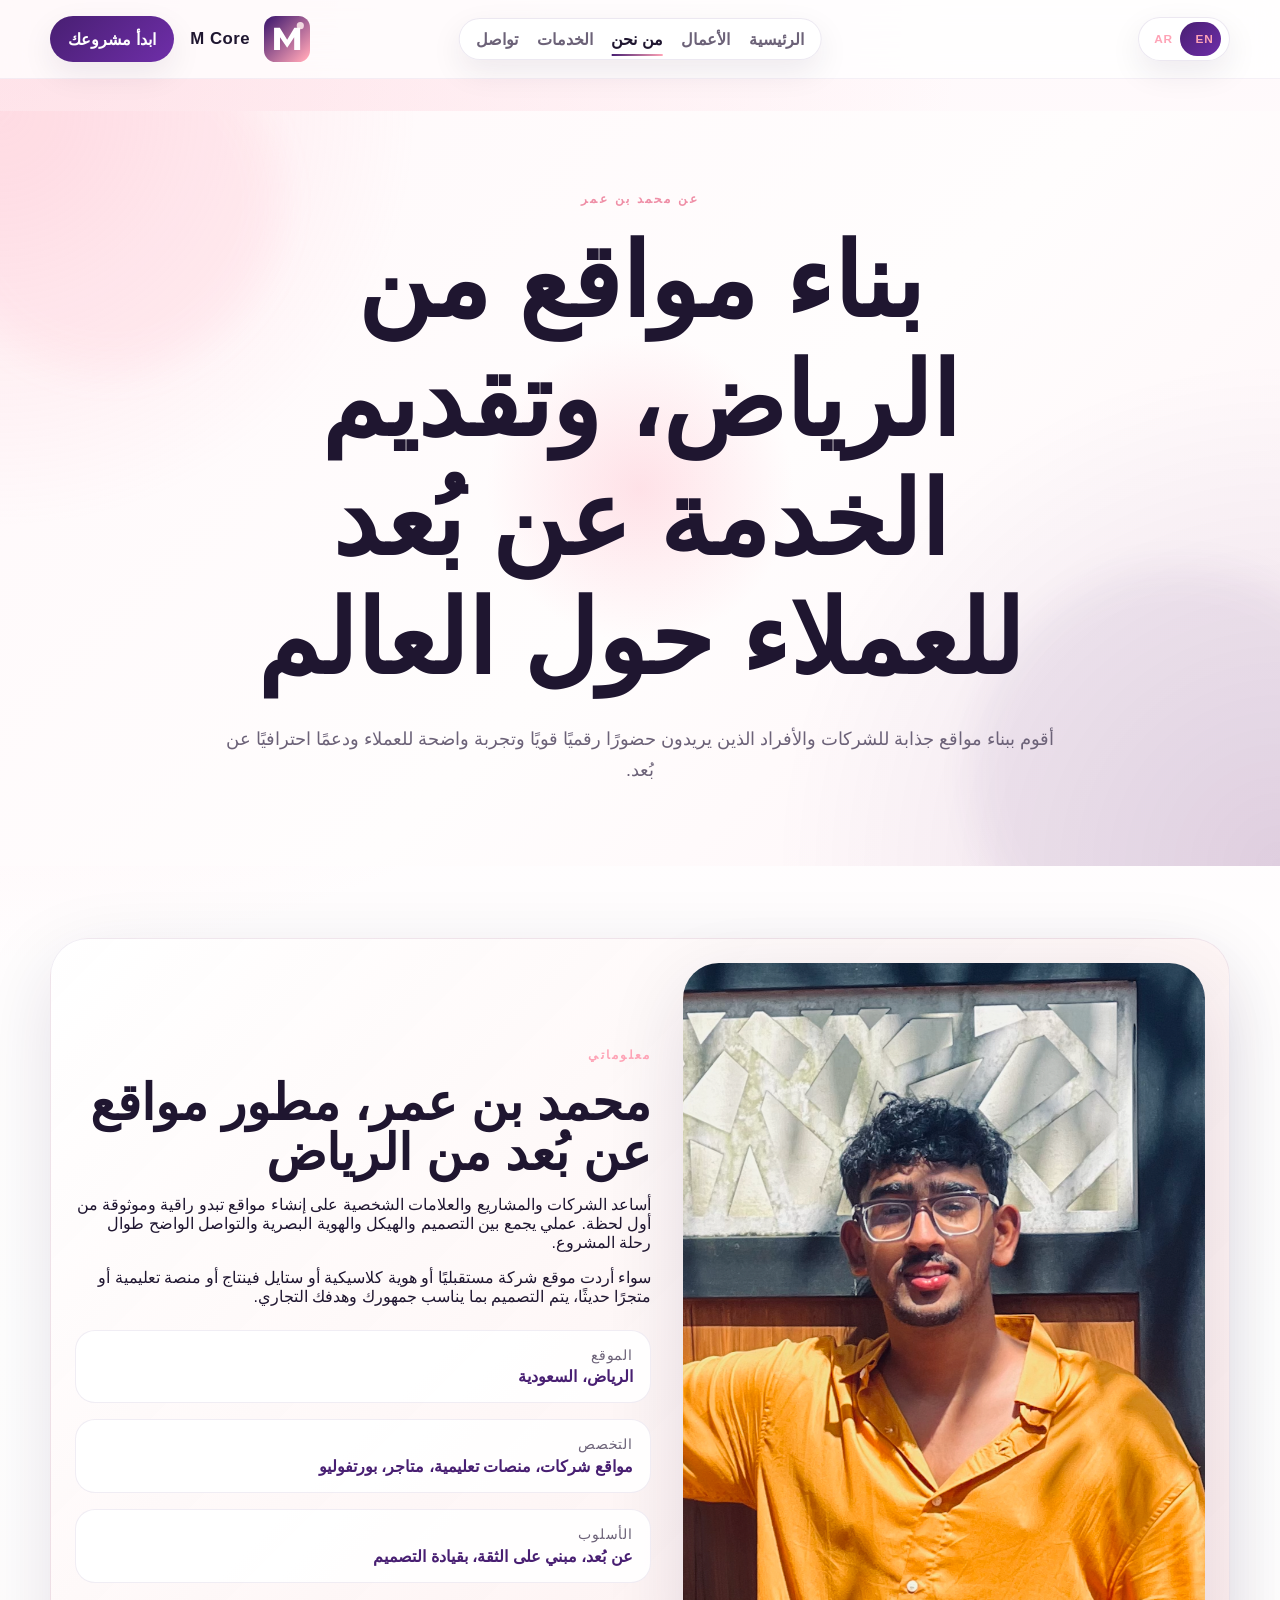
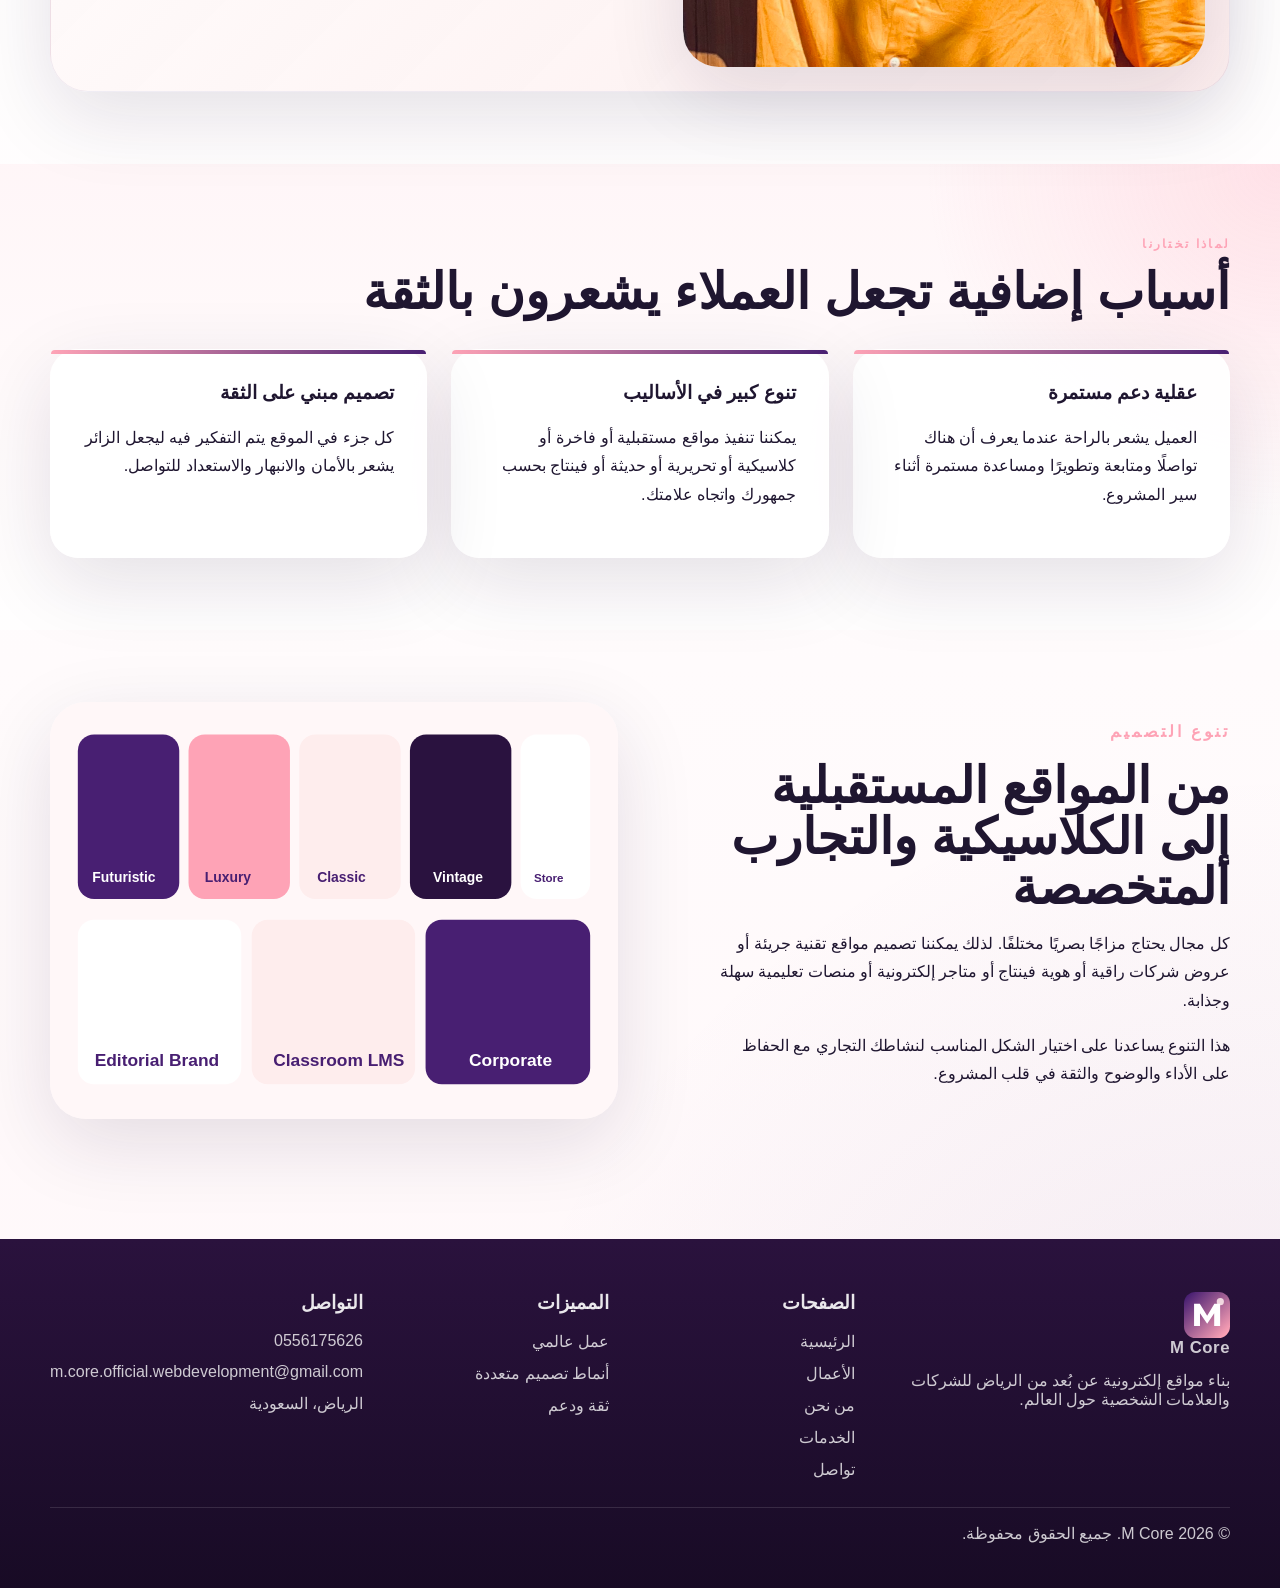
==== about-ar.html @ 8108f439 "Replacing juice site with M.CORE portfolio" ====
<!DOCTYPE html>
<html lang="ar" dir="rtl">
<head>
  <meta charset="UTF-8">
  <meta name="viewport" content="width=device-width, initial-scale=1.0">
  <title>من نحن | M Core</title>
  <meta name="description" content="تعرف على محمد بن عمر، مصمم ومطور مواقع من الرياض يقدم خدماته للعملاء حول العالم عن بُعد.">
  <link rel="stylesheet" href="styles.css">
  <script defer src="script.js"></script>
</head>
<body class="page-about">
  <header class="site-header">
    <div class="container nav-shell">
      <a class="brand" href="index-ar.html" aria-label="الصفحة الرئيسية M Core"><img src="assets/logo-m.svg" alt="شعار M Core"><span>M Core</span></a>
      <button class="nav-toggle" type="button" aria-expanded="false" aria-label="فتح القائمة"><span class="nav-toggle-lines" aria-hidden="true"><span></span><span></span><span></span></span><span class="nav-toggle-label">المزيد</span></button>
      <nav class="site-nav" aria-label="التنقل الرئيسي">
        <a href="index-ar.html">الرئيسية</a>
        <a href="portfolio-ar.html">الأعمال</a>
        <a class="active" href="about-ar.html">من نحن</a>
        <a href="services-ar.html">الخدمات</a>
        <a href="contact-ar.html">تواصل</a>
        <div class="menu-mobile-actions">
          <a class="lang-switch lang-ar" href="about.html" aria-label="Switch to English">
            <span>EN</span>
            <span>AR</span>
          </a>
          <a class="button button-small menu-cta" href="contact-ar.html">ابدأ مشروعك</a>
        </div>
      </nav>
      <a class="lang-switch lang-ar" href="about.html" aria-label="Switch to English">
        <span>EN</span>
        <span>AR</span>
      </a>
      <a class="button button-small" href="contact-ar.html">ابدأ مشروعك</a>
    </div>
  </header>

  <main class="inner-page">
    <section class="about-hero" data-pointer-glow>
      <div class="about-hero-glow" aria-hidden="true"></div>
      <div class="container about-hero-inner">
        <p class="eyebrow reveal">عن محمد بن عمر</p>
        <h1 class="reveal reveal-delay-1">بناء مواقع من الرياض، وتقديم الخدمة عن بُعد للعملاء حول العالم</h1>
        <p class="lead reveal reveal-delay-2">أقوم ببناء مواقع جذابة للشركات والأفراد الذين يريدون حضورًا رقميًا قويًا وتجربة واضحة للعملاء ودعمًا احترافيًا عن بُعد.</p>
      </div>
    </section>

    <section class="section">
      <div class="container profile-panel reveal">
        <div class="profile-visual"><img src="assets/muhammed-photo.jpg" alt="بطاقة محمد بن عمر"></div>
        <div class="profile-copy">
          <p class="eyebrow">معلوماتي</p>
          <h2>محمد بن عمر، مطور مواقع عن بُعد من الرياض</h2>
          <p>أساعد الشركات والمشاريع والعلامات الشخصية على إنشاء مواقع تبدو راقية وموثوقة من أول لحظة. عملي يجمع بين التصميم والهيكل والهوية البصرية والتواصل الواضح طوال رحلة المشروع.</p>
          <p>سواء أردت موقع شركة مستقبليًا أو هوية كلاسيكية أو ستايل فينتاج أو منصة تعليمية أو متجرًا حديثًا، يتم التصميم بما يناسب جمهورك وهدفك التجاري.</p>
          <div class="profile-facts">
            <div class="profile-fact"><span>الموقع</span><strong>الرياض، السعودية</strong></div>
            <div class="profile-fact"><span>التخصص</span><strong>مواقع شركات، منصات تعليمية، متاجر، بورتفوليو</strong></div>
            <div class="profile-fact"><span>الأسلوب</span><strong>عن بُعد، مبني على الثقة، بقيادة التصميم</strong></div>
          </div>
        </div>
      </div>
    </section>

    <section class="section section-soft">
      <div class="container">
        <div class="section-heading reveal">
          <p class="eyebrow">لماذا تختارنا</p>
          <h2>أسباب إضافية تجعل العملاء يشعرون بالثقة</h2>
        </div>
        <div class="feature-grid">
          <article class="feature-card reveal">
            <h3>عقلية دعم مستمرة</h3>
            <p>العميل يشعر بالراحة عندما يعرف أن هناك تواصلًا ومتابعة وتطويرًا ومساعدة مستمرة أثناء سير المشروع.</p>
          </article>
          <article class="feature-card reveal reveal-delay-1">
            <h3>تنوع كبير في الأساليب</h3>
            <p>يمكننا تنفيذ مواقع مستقبلية أو فاخرة أو كلاسيكية أو تحريرية أو حديثة أو فينتاج بحسب جمهورك واتجاه علامتك.</p>
          </article>
          <article class="feature-card reveal reveal-delay-2">
            <h3>تصميم مبني على الثقة</h3>
            <p>كل جزء في الموقع يتم التفكير فيه ليجعل الزائر يشعر بالأمان والانبهار والاستعداد للتواصل.</p>
          </article>
        </div>
      </div>
    </section>

    <section class="section">
      <div class="container split-layout">
        <div class="split-copy reveal">
          <p class="eyebrow">تنوع التصميم</p>
          <h2>من المواقع المستقبلية إلى الكلاسيكية والتجارب المتخصصة</h2>
          <p>كل مجال يحتاج مزاجًا بصريًا مختلفًا. لذلك يمكننا تصميم مواقع تقنية جريئة أو عروض شركات راقية أو هوية فينتاج أو متاجر إلكترونية أو منصات تعليمية سهلة وجذابة.</p>
          <p>هذا التنوع يساعدنا على اختيار الشكل المناسب لنشاطك التجاري مع الحفاظ على الأداء والوضوح والثقة في قلب المشروع.</p>
        </div>
        <div class="split-visual reveal reveal-delay-1">
          <img src="assets/genre-showcase.svg" alt="عرض لأنماط تصميم مواقع مختلفة">
        </div>
      </div>
    </section>
  </main>

  <footer class="site-footer">
    <div class="container footer-grid">
      <div>
        <a class="brand brand-footer" href="index-ar.html"><img src="assets/logo-m.svg" alt="شعار M Core"><span>M Core</span></a>
        <p>بناء مواقع إلكترونية عن بُعد من الرياض للشركات والعلامات الشخصية حول العالم.</p>
      </div>
      <div>
        <h3>الصفحات</h3>
        <a href="index-ar.html">الرئيسية</a>
        <a href="portfolio-ar.html">الأعمال</a>
        <a href="about-ar.html">من نحن</a>
        <a href="services-ar.html">الخدمات</a>
        <a href="contact-ar.html">تواصل</a>
      </div>
      <div>
        <h3>المميزات</h3>
        <a href="about-ar.html">عمل عالمي</a>
        <a href="about-ar.html">أنماط تصميم متعددة</a>
        <a href="about-ar.html">ثقة ودعم</a>
      </div>
      <div>
        <h3>التواصل</h3>
        <a href="tel:0556175626">0556175626</a>
        <a href="mailto:m.core.official.webdevelopment@gmail.com">m.core.official.webdevelopment@gmail.com</a>
        <p>الرياض، السعودية</p>
      </div>
    </div>
    <div class="container footer-bottom"><p>&copy; 2026 M Core. جميع الحقوق محفوظة.</p></div>
  </footer>
</body>
</html>
---- styles.css ----
:root {
  --plum: #481f72;
  --plum-deep: #2c123f;
  --rose: #fea3b6;
  --blush: #fdeded;
  --paper: #fffdfd;
  --white: #ffffff;
  --ink: #1f1630;
  --muted: #6c6278;
  --line: rgba(72, 31, 114, 0.1);
  --shadow: 0 24px 80px rgba(37, 18, 56, 0.12);
  --shadow-soft: 0 12px 32px rgba(37, 18, 56, 0.08);
  --radius-xl: 36px;
  --radius-lg: 28px;
  --radius-md: 20px;
  --radius-sm: 14px;
  --container: min(1180px, calc(100% - 2rem));
  --heading-font: "Avenir Next", "Segoe UI", sans-serif;
  --body-font: "Segoe UI", "Helvetica Neue", sans-serif;
}

*,
*::before,
*::after {
  box-sizing: border-box;
}

html {
  scroll-behavior: smooth;
}

body {
  margin: 0;
  font-family: var(--body-font);
  color: var(--ink);
  background:
    radial-gradient(circle at top left, rgba(254, 163, 182, 0.28), transparent 28%),
    radial-gradient(circle at bottom right, rgba(72, 31, 114, 0.08), transparent 24%),
    linear-gradient(180deg, #fff9fb 0%, #ffffff 42%, #fff7f9 100%);
  overflow-x: hidden;
}

img {
  display: block;
  max-width: 100%;
}

a {
  color: inherit;
  text-decoration: none;
}

button,
input,
select,
textarea {
  font: inherit;
}

.container {
  width: var(--container);
  margin: 0 auto;
}

.site-header {
  position: sticky;
  top: 0;
  z-index: 100;
  backdrop-filter: blur(18px);
  background: rgba(255, 255, 255, 0.78);
  border-bottom: 1px solid rgba(72, 31, 114, 0.06);
}

.nav-shell {
  position: relative;
  display: flex;
  align-items: center;
  justify-content: space-between;
  gap: 1rem;
  padding: 1rem 0;
}

.brand {
  display: inline-flex;
  align-items: center;
  gap: 0.85rem;
  font-family: var(--heading-font);
  font-size: 1.05rem;
  font-weight: 800;
  letter-spacing: 0.03em;
  margin-right: auto;
}

.brand img {
  width: 46px;
  height: 46px;
}

.site-nav {
  position: absolute;
  left: 50%;
  transform: translateX(-50%);
  display: flex;
  align-items: center;
  gap: 1.15rem;
  padding: 0.65rem 1.05rem;
  background: rgba(255, 255, 255, 0.9);
  border: 1px solid var(--line);
  border-radius: 999px;
  box-shadow: var(--shadow-soft);
}

.nav-toggle {
  display: none;
  min-width: 84px;
  height: 52px;
  border: 1px solid var(--line);
  border-radius: 16px;
  background: rgba(255, 255, 255, 0.94);
  box-shadow: var(--shadow-soft);
  align-items: center;
  justify-content: center;
  gap: 0.65rem;
  padding: 0 0.9rem;
  cursor: pointer;
}

.nav-toggle-lines {
  display: inline-flex;
  flex-direction: row;
  justify-content: center;
  align-items: center;
  gap: 4px;
}

.nav-toggle-lines span {
  display: block;
  width: 6px;
  height: 6px;
  margin: 0;
  border-radius: 50%;
  background: var(--plum);
  transition: transform 0.25s ease, opacity 0.25s ease;
  animation: dotPulse 1.8s infinite ease-in-out;
}

.nav-toggle-lines span:nth-child(2) {
  animation-delay: 0.14s;
}

.nav-toggle-lines span:nth-child(3) {
  animation-delay: 0.28s;
}

.nav-toggle-label {
  font-size: 0.64rem;
  font-weight: 800;
  letter-spacing: 0.12em;
  text-transform: uppercase;
  color: var(--plum);
}

.site-nav a {
  position: relative;
  color: var(--muted);
  font-weight: 600;
}

.site-nav a::after {
  content: "";
  position: absolute;
  left: 0;
  right: 0;
  bottom: -0.45rem;
  height: 2px;
  background: linear-gradient(90deg, var(--plum), var(--rose));
  transform: scaleX(0);
  transform-origin: center;
  transition: transform 0.3s ease;
}

.site-nav a:hover,
.site-nav a.active {
  color: var(--ink);
}

.site-nav a:hover::after,
.site-nav a.active::after {
  transform: scaleX(1);
}

.menu-mobile-actions {
  display: none;
}

.button {
  display: inline-flex;
  align-items: center;
  justify-content: center;
  min-height: 52px;
  padding: 0.9rem 1.5rem;
  border: 0;
  border-radius: 999px;
  background: linear-gradient(135deg, var(--plum), #6f2ea9);
  color: var(--white);
  font-weight: 700;
  box-shadow: var(--shadow-soft);
  cursor: pointer;
  transition: transform 0.25s ease, box-shadow 0.25s ease, opacity 0.25s ease;
}

.button:hover,
.button:focus-visible {
  transform: translateY(-2px);
  box-shadow: 0 18px 38px rgba(72, 31, 114, 0.2);
}

.button-small {
  min-height: 46px;
  padding: 0.75rem 1.15rem;
}

.lang-switch {
  order: -2;
  position: relative;
  display: inline-grid;
  grid-template-columns: repeat(2, 1fr);
  align-items: center;
  min-width: 92px;
  min-height: 44px;
  padding: 4px;
  border-radius: 999px;
  border: 1px solid var(--line);
  background: rgba(255, 255, 255, 0.92);
  color: var(--muted);
  font-weight: 800;
  box-shadow: var(--shadow-soft);
  overflow: hidden;
}

.lang-switch::before {
  content: "";
  position: absolute;
  top: 4px;
  left: 4px;
  width: calc(50% - 4px);
  height: calc(100% - 8px);
  border-radius: 999px;
  background: linear-gradient(135deg, var(--plum), #6f2ea9);
  transition: transform 0.28s ease;
}

.lang-switch span {
  position: relative;
  z-index: 1;
  display: inline-flex;
  align-items: center;
  justify-content: center;
  font-size: 0.74rem;
  letter-spacing: 0.06em;
  transition: color 0.28s ease;
  color: var(--rose);
}

.lang-switch.lang-en span:first-child,
.lang-switch.lang-ar span:last-child {
  color: var(--rose);
}

.lang-switch.lang-en span:last-child,
.lang-switch.lang-ar span:first-child {
  color: var(--rose);
}

.lang-switch.lang-ar::before {
  transform: translateX(calc(100% - 4px));
}

.button-secondary {
  background: rgba(255, 255, 255, 0.92);
  color: var(--plum);
  border: 1px solid var(--line);
}

.button-dark {
  background: linear-gradient(135deg, var(--plum-deep), var(--plum));
}

.hero {
  position: relative;
  padding: 5rem 0 3rem;
}

.hero-home {
  min-height: calc(100vh - 82px);
  display: flex;
  align-items: center;
}

.hero-pointer-glow {
  --x: 50%;
  --y: 50%;
  position: absolute;
  inset: 0;
  pointer-events: none;
  z-index: -1;
  background:
    radial-gradient(circle 180px at var(--x) var(--y), rgba(254, 163, 182, 0.22), transparent 72%),
    radial-gradient(circle 320px at calc(var(--x) + 6%) calc(var(--y) + 6%), rgba(255, 255, 255, 0.08), transparent 74%);
}

.hero-backdrop {
  position: absolute;
  inset: 0;
  background:
    linear-gradient(110deg, rgba(44, 18, 63, 0.88), rgba(72, 31, 114, 0.55)),
    url("assets/hero-background.svg") center/cover no-repeat;
  z-index: -2;
}

.hero::after {
  content: "";
  position: absolute;
  left: 0;
  right: 0;
  bottom: 0;
  height: 180px;
  background: linear-gradient(180deg, rgba(255, 255, 255, 0), #fff8fa 90%);
  z-index: -1;
}

.hero-grid,
.split-layout,
.contact-layout {
  display: grid;
  grid-template-columns: repeat(2, minmax(0, 1fr));
  gap: 2.75rem;
  align-items: center;
}

.hero-copy {
  color: var(--white);
}

.eyebrow {
  margin: 0 0 1rem;
  font-size: 0.78rem;
  letter-spacing: 0.18em;
  text-transform: uppercase;
  font-weight: 800;
  color: var(--rose);
}

.hero h1,
.page-hero h1,
.section h2,
.portfolio-copy h2,
.split-copy h2,
.contact-panel h2 {
  margin: 0;
  font-family: var(--heading-font);
  line-height: 1;
}

.hero h1 {
  max-width: 11ch;
  font-size: clamp(3rem, 7vw, 6rem);
}

.hero-text,
.lead,
.split-copy p,
.portfolio-copy p,
.service-card p,
.pricing-card p,
.feature-card p,
.review-card p,
.contact-note {
  line-height: 1.75;
  font-size: 1.02rem;
}

.hero-text {
  max-width: 62ch;
  margin: 1.5rem 0 0;
  color: rgba(255, 255, 255, 0.88);
}

.hero-actions {
  display: flex;
  flex-wrap: wrap;
  gap: 1rem;
  margin: 2rem 0 2.3rem;
}

.hero-metrics {
  display: grid;
  grid-template-columns: repeat(3, minmax(0, 1fr));
  gap: 1rem;
}

.metric-card,
.feature-card,
.review-card,
.service-card,
.pricing-card,
.contact-panel,
.contact-side,
.portfolio-card,
.cta-panel {
  background: rgba(255, 255, 255, 0.9);
  border: 1px solid rgba(255, 255, 255, 0.7);
  box-shadow: var(--shadow);
}

.metric-card {
  padding: 1rem 1.1rem;
  border-radius: var(--radius-md);
  backdrop-filter: blur(10px);
}

.metric-card strong {
  display: block;
  font-size: 1.9rem;
  font-family: var(--heading-font);
  color: var(--plum);
}

.metric-card span {
  color: var(--muted);
}

.hero-visual {
  position: relative;
  min-height: 560px;
}

.floating-card {
  position: absolute;
  overflow: hidden;
  border-radius: var(--radius-xl);
  background: rgba(255, 255, 255, 0.92);
  box-shadow: var(--shadow);
  animation: float 6s ease-in-out infinite;
}

.card-main {
  inset: 0 0 3.2rem 2rem;
}

.card-main img {
  width: 100%;
  height: 100%;
  object-fit: cover;
}

.card-small {
  top: 2rem;
  right: -0.5rem;
  max-width: 250px;
  padding: 1.15rem 1.25rem;
}

.card-small p {
  margin: 0 0 0.3rem;
  color: var(--muted);
  font-size: 0.82rem;
  letter-spacing: 0.08em;
  text-transform: uppercase;
}

.card-lower {
  top: auto;
  right: auto;
  bottom: 0;
  left: 0;
  animation-delay: 1.1s;
}

.inner-page {
  padding-top: 2rem;
}

.about-hero {
  position: relative;
  overflow: hidden;
  min-height: 78vh;
  display: flex;
  align-items: center;
  justify-content: center;
  padding: 5rem 0;
  background:
    radial-gradient(circle at top left, rgba(254, 163, 182, 0.25), transparent 28%),
    radial-gradient(circle at bottom right, rgba(72, 31, 114, 0.12), transparent 34%),
    linear-gradient(135deg, #fff8fa 0%, #fffdfd 55%, #fff4f7 100%);
}

.about-hero::before,
.about-hero::after {
  content: "";
  position: absolute;
  border-radius: 999px;
  filter: blur(18px);
  opacity: 0.65;
}

.about-hero::before {
  width: 340px;
  height: 340px;
  top: -80px;
  left: -60px;
  background: rgba(254, 163, 182, 0.18);
}

.about-hero::after {
  width: 420px;
  height: 420px;
  right: -110px;
  bottom: -120px;
  background: rgba(72, 31, 114, 0.09);
}

.about-hero-glow {
  --x: 50%;
  --y: 50%;
  position: absolute;
  inset: 0;
  background:
    radial-gradient(circle 220px at var(--x) var(--y), rgba(254, 163, 182, 0.3), transparent 70%);
  transition: background-position 0.08s linear;
  pointer-events: none;
}

.about-hero-inner {
  position: relative;
  z-index: 1;
  max-width: 980px;
  text-align: center;
}

.about-hero .eyebrow {
  color: #ef8ea6;
}

.about-hero h1 {
  max-width: 16ch;
  margin: 0 auto;
  font-size: clamp(3.3rem, 8vw, 6.6rem);
  text-wrap: balance;
}

.about-hero .lead {
  max-width: 52rem;
  margin: 1.6rem auto 0;
  font-size: 1.12rem;
}

.page-hero {
  padding: 4.5rem 0 1.5rem;
}

.page-hero-grid {
  display: grid;
  grid-template-columns: 1fr 0.95fr;
  gap: 2.5rem;
  align-items: center;
}

.page-hero-copy {
  max-width: 42rem;
}

.page-hero h1 {
  max-width: 13ch;
  font-size: clamp(2.7rem, 5vw, 4.8rem);
}

.page-hero-visual {
  position: relative;
  min-height: 430px;
}

.hero-card {
  position: absolute;
  overflow: hidden;
  border-radius: var(--radius-xl);
  background: rgba(255, 255, 255, 0.92);
  box-shadow: var(--shadow);
  border: 1px solid rgba(255, 255, 255, 0.75);
}

.hero-card img {
  width: 100%;
  height: 100%;
  object-fit: cover;
}

.hero-card-main {
  inset: 0 1rem 2.5rem 0;
}

.hero-card-floating {
  right: 0;
  bottom: 0;
  width: 44%;
  height: 170px;
  animation: float 6s ease-in-out infinite;
}

.lead {
  max-width: 62ch;
  margin-top: 1.25rem;
  color: var(--muted);
}

.section {
  padding: 4.5rem 0;
}

.section-soft {
  background:
    radial-gradient(circle at right top, rgba(254, 163, 182, 0.25), transparent 26%),
    linear-gradient(180deg, rgba(255, 245, 247, 0.9), rgba(255, 255, 255, 0.8));
}

.section-gradient {
  padding-top: 0;
}

.section-heading {
  max-width: 58rem;
  margin-bottom: 2rem;
}

.section h2,
.portfolio-copy h2,
.split-copy h2,
.contact-panel h2 {
  font-size: clamp(2rem, 4vw, 3.15rem);
}

.feature-grid,
.review-grid,
.service-grid,
.pricing-grid {
  display: grid;
  gap: 1.5rem;
}

.feature-grid,
.review-grid {
  grid-template-columns: repeat(3, minmax(0, 1fr));
}

.service-grid {
  grid-template-columns: repeat(3, minmax(0, 1fr));
}

.pricing-grid {
  grid-template-columns: repeat(2, minmax(0, 1fr));
}

.feature-card,
.review-card,
.service-card,
.pricing-card {
  padding: 2rem;
  border-radius: var(--radius-lg);
}

.feature-card h3,
.service-card h2,
.pricing-card h3,
.site-footer h3 {
  margin-top: 0;
  font-family: var(--heading-font);
}

.feature-card,
.review-card,
.service-card {
  position: relative;
}

.feature-card::before,
.review-card::before,
.service-card::before {
  content: "";
  position: absolute;
  top: 0;
  left: 0;
  width: 100%;
  height: 4px;
  border-radius: 999px 999px 0 0;
  background: linear-gradient(90deg, var(--rose), var(--plum));
}

.split-copy,
.portfolio-copy {
  max-width: 58ch;
}

.profile-panel {
  display: grid;
  grid-template-columns: 0.95fr 1.05fr;
  gap: 2rem;
  align-items: center;
  padding: 1.5rem;
  border-radius: calc(var(--radius-xl) + 2px);
  background:
    linear-gradient(135deg, rgba(255, 255, 255, 0.96), rgba(253, 237, 237, 0.9));
  border: 1px solid rgba(72, 31, 114, 0.08);
  box-shadow: var(--shadow);
}

.profile-visual img {
  width: 100%;
  border-radius: var(--radius-xl);
  box-shadow: var(--shadow);
}

.profile-copy h2 {
  font-size: clamp(2rem, 4vw, 3.15rem);
  margin-bottom: 1rem;
}

.profile-facts {
  display: grid;
  gap: 1rem;
  margin-top: 1.5rem;
}

.profile-fact {
  padding: 1rem 1.1rem;
  border-radius: var(--radius-md);
  background: rgba(255, 255, 255, 0.88);
  border: 1px solid rgba(72, 31, 114, 0.08);
}

.profile-fact span {
  display: block;
  margin-bottom: 0.3rem;
  color: var(--muted);
  font-size: 0.85rem;
  letter-spacing: 0.06em;
  text-transform: uppercase;
}

.profile-fact strong {
  color: var(--plum);
}

.featured-review {
  margin-top: 1.75rem;
  padding: 2rem;
  border-radius: var(--radius-xl);
  background:
    linear-gradient(135deg, rgba(72, 31, 114, 0.98), rgba(98, 43, 143, 0.96));
  color: var(--white);
  box-shadow: var(--shadow);
}

.featured-review .eyebrow {
  color: rgba(254, 163, 182, 0.95);
}

.featured-review blockquote {
  margin: 0 0 1rem;
  font-family: var(--heading-font);
  font-size: clamp(1.3rem, 2vw, 1.8rem);
  line-height: 1.5;
}

.bullet-list {
  margin: 1.2rem 0 0;
  padding-left: 1.15rem;
  color: var(--muted);
  line-height: 1.85;
}

.split-visual img,
.contact-side img {
  width: 100%;
  border-radius: var(--radius-xl);
  box-shadow: var(--shadow);
}

.portfolio-stack {
  display: grid;
  gap: 2rem;
}

.portfolio-card {
  display: grid;
  grid-template-columns: 1.08fr 1fr;
  gap: 2rem;
  align-items: center;
  padding: 1.5rem;
  border-radius: calc(var(--radius-xl) + 2px);
}

.portfolio-card.reverse {
  grid-template-columns: 1fr 1.08fr;
}

.portfolio-card.reverse .portfolio-image {
  order: 2;
}

.portfolio-image img {
  width: 100%;
  height: 100%;
  min-height: 320px;
  object-fit: cover;
  border-radius: calc(var(--radius-xl) - 10px);
}

.service-card img {
  width: 100%;
  aspect-ratio: 16 / 10;
  object-fit: cover;
  border-radius: var(--radius-md);
  margin-bottom: 1.35rem;
}

.pricing-card {
  border-radius: var(--radius-xl);
}

.pricing-card.featured {
  background: linear-gradient(180deg, rgba(44, 18, 63, 0.98), rgba(72, 31, 114, 0.98));
  color: var(--white);
}

.pricing-card.featured .eyebrow,
.pricing-card.featured .bullet-list {
  color: rgba(255, 255, 255, 0.82);
}

.contact-panel,
.contact-side {
  padding: 2rem;
  border-radius: var(--radius-xl);
}

.contact-form {
  display: grid;
  gap: 1rem;
}

.contact-form label {
  display: grid;
  gap: 0.45rem;
  font-weight: 700;
}

.contact-form input,
.contact-form select,
.contact-form textarea {
  width: 100%;
  padding: 0.95rem 1rem;
  border: 1px solid var(--line);
  border-radius: 18px;
  background: rgba(255, 255, 255, 0.96);
  transition: border-color 0.25s ease, box-shadow 0.25s ease, transform 0.25s ease;
}

.contact-form input:focus,
.contact-form select:focus,
.contact-form textarea:focus {
  outline: none;
  border-color: var(--rose);
  box-shadow: 0 0 0 4px rgba(254, 163, 182, 0.2);
  transform: translateY(-1px);
}

.contact-submit.is-sending {
  animation: pulse 1s infinite;
}

.form-feedback {
  min-height: 1.4rem;
  margin: 0;
  color: var(--plum);
  font-weight: 700;
}

.contact-detail-list {
  display: grid;
  gap: 0.9rem;
  margin-top: 1.5rem;
}

.contact-link {
  display: inline-flex;
  align-items: center;
  padding: 0.95rem 1rem;
  border-radius: 18px;
  background: rgba(253, 237, 237, 0.88);
  font-weight: 700;
  transition: transform 0.25s ease, background 0.25s ease;
}

.contact-link:hover {
  background: rgba(254, 163, 182, 0.3);
  transform: translateX(8px);
}

.faq-list {
  display: grid;
  gap: 1rem;
}

.faq-item {
  overflow: hidden;
  border: 1px solid var(--line);
  border-radius: var(--radius-md);
  background: rgba(255, 255, 255, 0.96);
  box-shadow: var(--shadow-soft);
}

.faq-question {
  width: 100%;
  padding: 1.2rem 1.35rem;
  border: 0;
  background: transparent;
  text-align: left;
  color: var(--ink);
  font-weight: 800;
  cursor: pointer;
}

.faq-answer {
  display: grid;
  grid-template-rows: 0fr;
  transition: grid-template-rows 0.35s ease;
}

.faq-answer p {
  overflow: hidden;
  margin: 0;
  padding: 0 1.35rem 0;
  color: var(--muted);
  line-height: 1.75;
}

.faq-item.is-open .faq-answer {
  grid-template-rows: 1fr;
}

.faq-item.is-open .faq-answer p {
  padding-bottom: 1.25rem;
}

.cta-panel {
  display: flex;
  align-items: center;
  justify-content: space-between;
  gap: 1.5rem;
  padding: 2.3rem 2.4rem;
  border-radius: var(--radius-xl);
  background:
    linear-gradient(135deg, rgba(255, 255, 255, 0.94), rgba(253, 237, 237, 0.94)),
    radial-gradient(circle at top right, rgba(254, 163, 182, 0.32), transparent 25%);
}

.site-footer {
  margin-top: 3rem;
  padding-top: 3.3rem;
  background: linear-gradient(180deg, #2a123d, #180b25);
  color: rgba(255, 255, 255, 0.9);
}

.footer-grid {
  display: grid;
  grid-template-columns: 1.6fr 1fr 1fr 1fr;
  gap: 2rem;
}

.brand-footer {
  margin-bottom: 1rem;
}

.site-footer a,
.site-footer p {
  display: block;
  margin: 0 0 0.8rem;
  color: rgba(255, 255, 255, 0.78);
}

.site-footer a:hover {
  color: var(--rose);
}

.footer-bottom {
  margin-top: 1rem;
  padding: 1rem 0 2rem;
  border-top: 1px solid rgba(255, 255, 255, 0.12);
}

.reveal {
  opacity: 0;
  transform: translateY(26px);
  transition: opacity 0.75s ease, transform 0.75s ease;
}

.reveal.is-visible {
  opacity: 1;
  transform: translateY(0);
}

.reveal-delay-1 {
  transition-delay: 0.12s;
}

.reveal-delay-2 {
  transition-delay: 0.24s;
}

@keyframes float {
  0%,
  100% {
    transform: translateY(0);
  }
  50% {
    transform: translateY(-12px);
  }
}

@keyframes pulse {
  0%,
  100% {
    transform: scale(1);
  }
  50% {
    transform: scale(1.02);
  }
}

@keyframes dotPulse {
  0%,
  80%,
  100% {
    transform: scale(1);
    opacity: 0.68;
  }
  40% {
    transform: scale(1.2);
    opacity: 1;
  }
}

html[dir="rtl"] body {
  direction: rtl;
}

html[dir="rtl"] .nav-shell,
html[dir="rtl"] .hero-grid,
html[dir="rtl"] .split-layout,
html[dir="rtl"] .contact-layout,
html[dir="rtl"] .page-hero-grid,
html[dir="rtl"] .profile-panel,
html[dir="rtl"] .portfolio-card,
html[dir="rtl"] .portfolio-card.reverse,
html[dir="rtl"] .footer-grid {
  direction: rtl;
}

html[dir="rtl"] .bullet-list {
  padding-left: 0;
  padding-right: 1.15rem;
}

html[dir="rtl"] .faq-question,
html[dir="rtl"] .contact-form label {
  text-align: right;
}

html[dir="rtl"] .contact-link:hover {
  transform: translateX(-8px);
}

html[dir="rtl"] .site-footer,
html[dir="rtl"] .section,
html[dir="rtl"] .page-hero,
html[dir="rtl"] .about-hero {
  text-align: right;
}

@media (max-width: 1040px) {
  .cta-panel {
    flex-direction: column;
    align-items: flex-start;
  }

  .site-nav {
    position: static;
    left: auto;
    transform: none;
    flex-wrap: wrap;
  }

  .hero-grid,
  .split-layout,
  .contact-layout,
  .page-hero-grid,
  .profile-panel,
  .portfolio-card,
  .portfolio-card.reverse,
  .feature-grid,
  .review-grid,
  .service-grid,
  .pricing-grid,
  .footer-grid {
    grid-template-columns: 1fr;
  }

  .portfolio-card.reverse .portfolio-image {
    order: 0;
  }

  .hero-visual {
    min-height: 440px;
  }

  .page-hero-visual {
    min-height: 360px;
  }
}

@media (max-width: 720px) {
  .nav-shell {
    display: grid;
    grid-template-columns: 1fr auto;
    align-items: center;
  }

  .nav-toggle {
    display: inline-flex;
  }

  .site-nav {
    display: none;
    width: 100%;
    margin-top: 0.75rem;
    padding: 1rem;
    border-radius: 24px;
    flex-direction: column;
    align-items: center;
    gap: 0.9rem;
    grid-column: 1 / -1;
  }

  .site-nav a {
    width: 100%;
    text-align: center;
    padding: 0.45rem 0;
  }

  .menu-mobile-actions {
    width: 100%;
    display: grid;
    gap: 0.75rem;
    margin-top: 0.3rem;
  }

  .menu-mobile-actions .lang-switch,
  .menu-mobile-actions .menu-cta {
    width: 100%;
    justify-content: center;
  }

  .site-header.menu-open .site-nav {
    display: flex;
  }

  .site-header.menu-open .nav-toggle-lines span:nth-child(1) {
    transform: translateX(3px) scale(1.18);
  }

  .site-header.menu-open .nav-toggle-lines span:nth-child(2) {
    opacity: 0.45;
  }

  .site-header.menu-open .nav-toggle-lines span:nth-child(3) {
    transform: translateX(-3px) scale(1.18);
  }

  .nav-shell > .button.button-small {
    display: none;
  }

  .nav-shell > .lang-switch {
    display: none;
  }

  .nav-shell > .brand {
    grid-column: 1 / 2;
    grid-row: 1;
    justify-self: start;
    margin-right: 0;
  }

  .lang-switch span {
    font-size: 0.68rem;
  }

  .nav-shell > .nav-toggle {
    grid-column: 2 / 3;
    grid-row: 1;
  }

  .inner-page,
  .section,
  .page-hero,
  .hero,
  .contact-panel,
  .contact-side,
  .feature-card,
  .review-card,
  .service-card,
  .pricing-card,
  .portfolio-card,
  .profile-panel,
  .cta-panel {
    text-align: center;
  }

  .lead,
  .hero-text,
  .split-copy,
  .portfolio-copy,
  .page-hero-copy,
  .section-heading {
    margin-left: auto;
    margin-right: auto;
  }

  .hero-copy,
  .page-hero-copy,
  .about-hero-inner {
    max-width: 100%;
    padding-inline: 0.1rem;
  }

  .hero .eyebrow,
  .about-hero .eyebrow,
  .page-hero .eyebrow {
    text-align: center;
  }

  .page-home .hero h1 {
    max-width: 8.7ch;
    margin-left: auto;
    margin-right: auto;
    line-height: 0.95;
    text-wrap: balance;
  }

  .page-home .hero-text {
    max-width: 20rem;
  }

  .page-about .about-hero h1 {
    max-width: 9.5ch;
    margin-left: auto;
    margin-right: auto;
    line-height: 1;
    text-wrap: balance;
  }

  .page-about .about-hero .lead {
    max-width: 21rem;
  }

  .hero-actions,
  .contact-actions,
  .hero-metrics,
  .contact-detail-list {
    justify-content: center;
  }

  .bullet-list {
    display: inline-block;
    text-align: left;
  }

  .profile-facts {
    justify-items: center;
  }

  .profile-fact {
    width: 100%;
    max-width: 28rem;
  }

  .hero {
    padding-top: 4rem;
    min-height: calc(100svh - 108px);
    display: flex;
    align-items: center;
  }

  .hero-pointer-glow {
    background:
      radial-gradient(circle 140px at 50% 35%, rgba(254, 163, 182, 0.18), transparent 72%);
  }

  .about-hero {
    min-height: calc(100svh - 108px);
    padding: 4rem 0;
  }

  .hero h1 {
    font-size: clamp(2.1rem, 9.4vw, 3.25rem);
  }

  .about-hero h1 {
    font-size: clamp(2.15rem, 9vw, 3.35rem);
  }

  .page-hero h1,
  .section h2,
  .portfolio-copy h2,
  .split-copy h2,
  .contact-panel h2,
  .profile-copy h2 {
    line-height: 1.08;
  }

  .hero-metrics {
    grid-template-columns: 1fr;
  }

  .page-hero {
    min-height: calc(100svh - 108px);
    display: flex;
    align-items: center;
  }

  .hero-visual {
    min-height: 360px;
  }

  .page-hero-visual {
    min-height: 280px;
  }

  .page-services .page-hero-visual,
  .page-contact .page-hero-visual {
    display: none;
  }

  .page-services .page-hero-grid,
  .page-contact .page-hero-grid {
    grid-template-columns: 1fr;
  }

  .page-services .page-hero-copy,
  .page-contact .page-hero-copy {
    max-width: 23rem;
  }

  .card-main {
    inset: 0;
  }

  .card-small {
    right: 0;
    max-width: 220px;
  }

  .section,
  .page-hero {
    padding: 3.5rem 0;
  }

  .hero-text,
  .lead {
    font-size: 0.96rem;
    line-height: 1.68;
  }

  .hero-card-main {
    inset: 0 0 2rem 0;
  }

  .hero-card-floating {
    width: 48%;
    height: 120px;
  }

  .feature-card,
  .review-card,
  .service-card,
  .pricing-card,
  .contact-panel,
  .contact-side {
    padding: 1.45rem;
  }
}
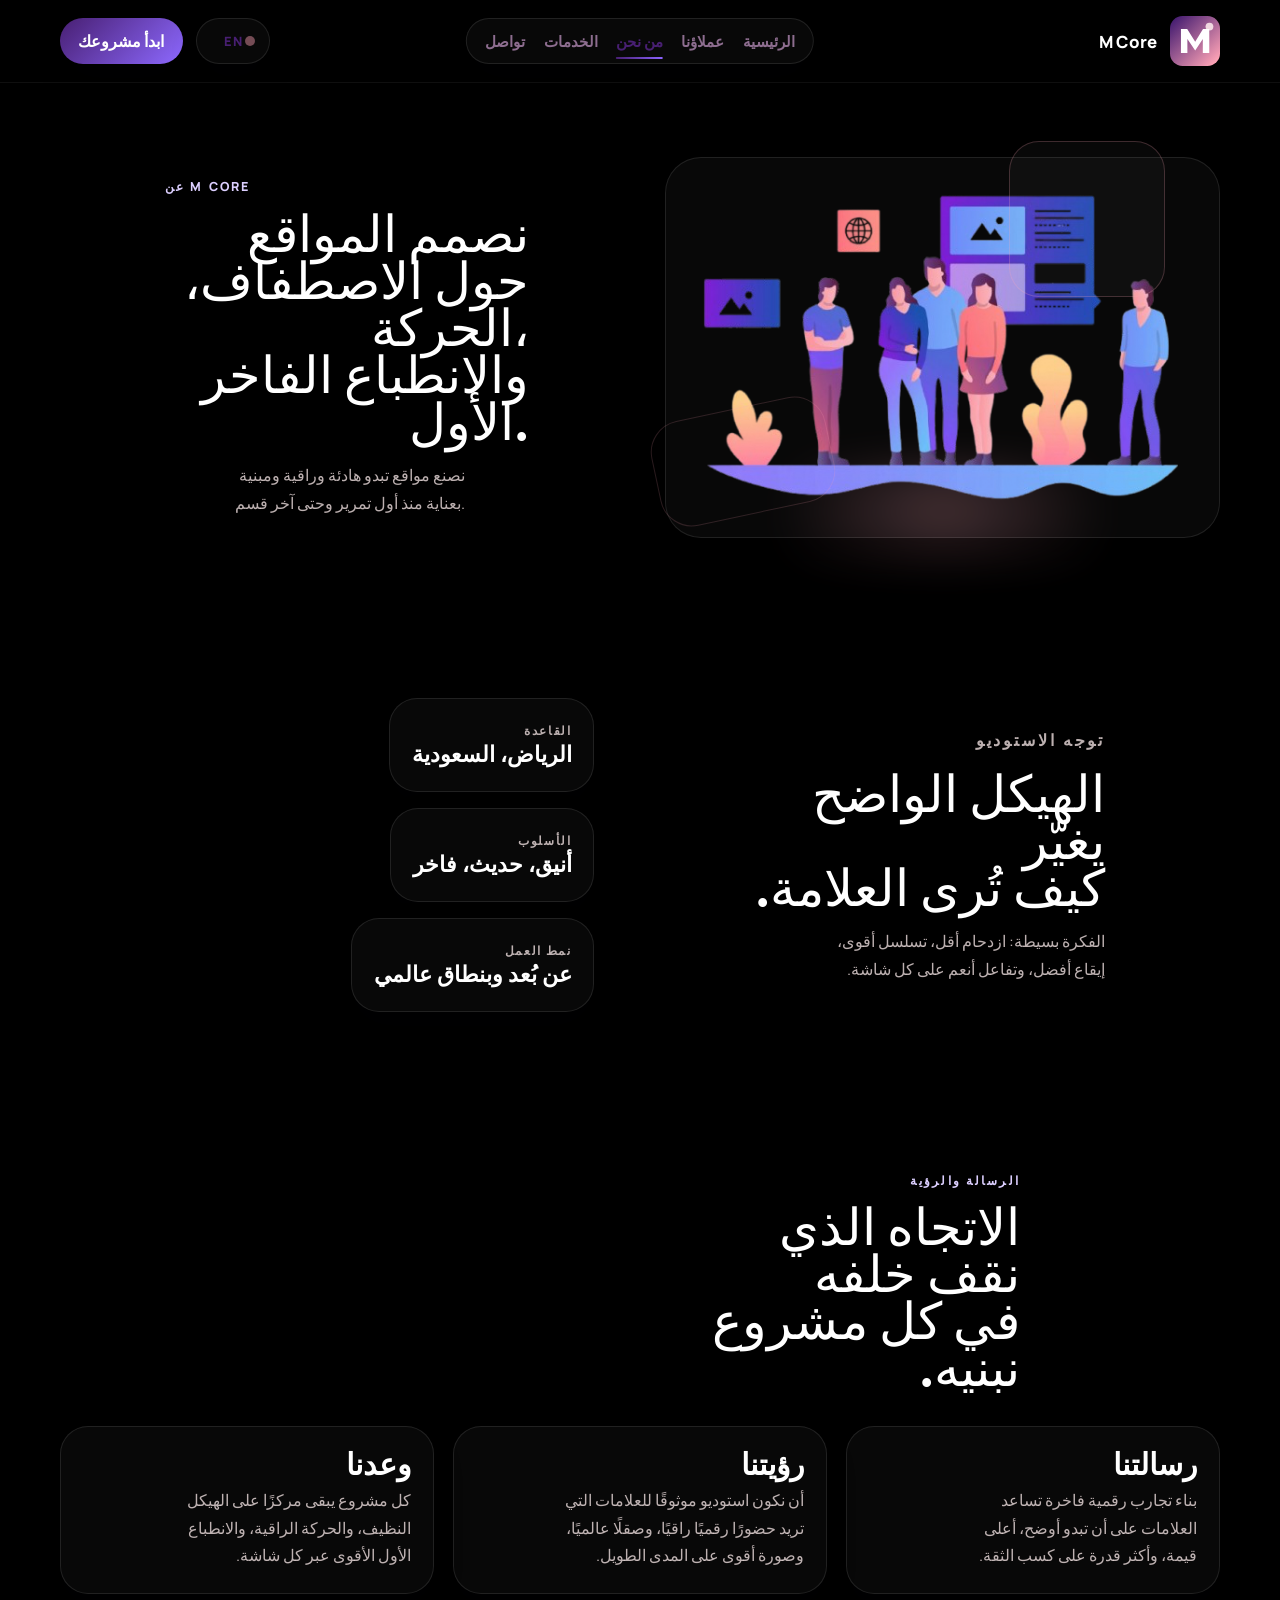
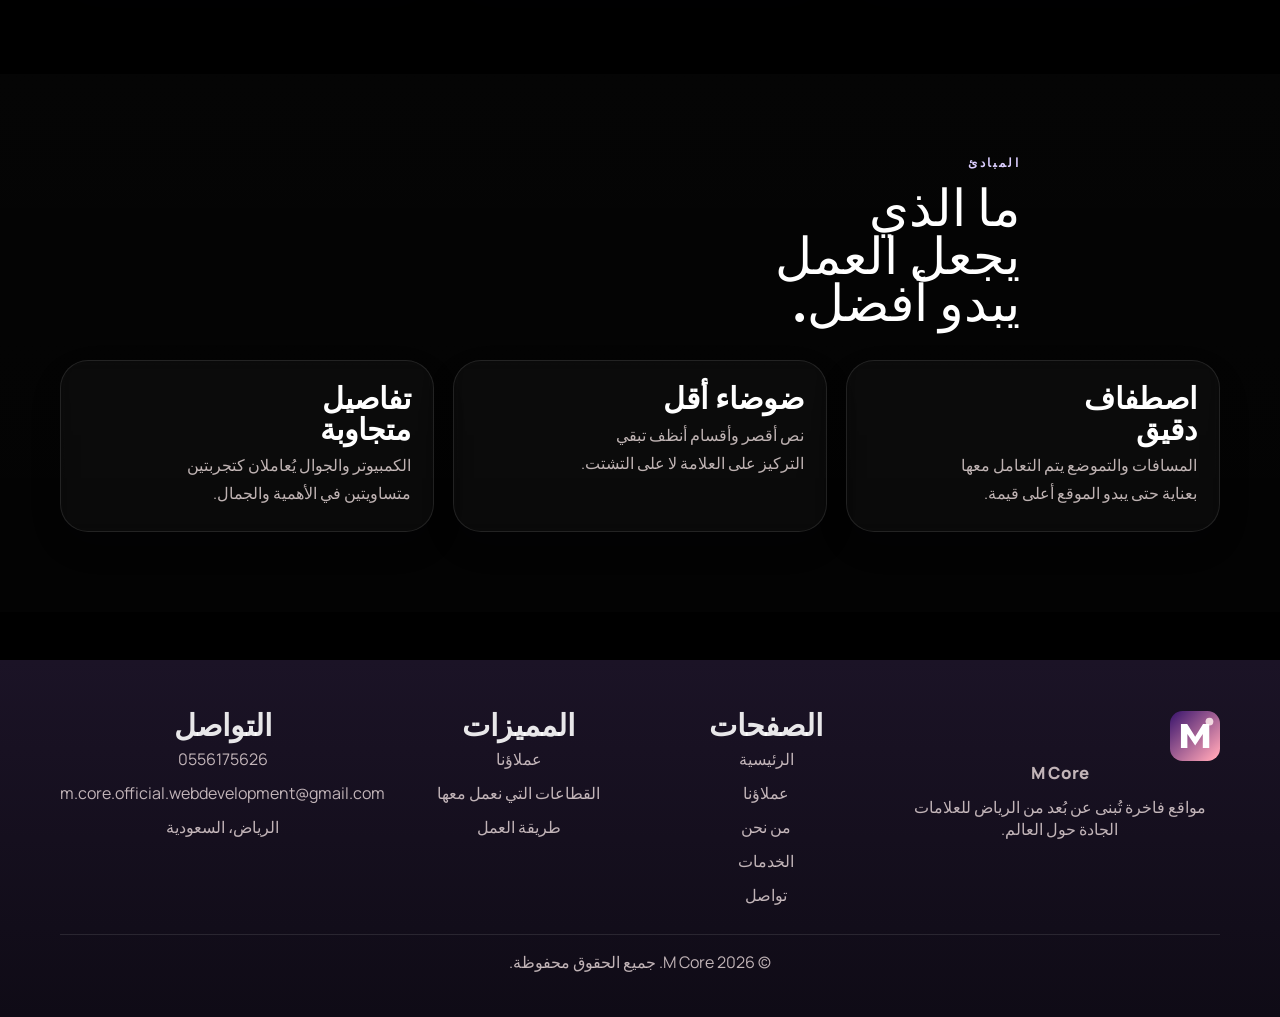
==== commit 5324ae8e: "rebuild the m.core website" ====
--- a/about-ar.html
+++ b/about-ar.html
@@ -4,7 +4,10 @@
   <meta charset="UTF-8">
   <meta name="viewport" content="width=device-width, initial-scale=1.0">
   <title>من نحن | M Core</title>
-  <meta name="description" content="تعرف على محمد بن عمر، مصمم ومطور مواقع من الرياض يقدم خدماته للعملاء حول العالم عن بُعد.">
+  <meta name="description" content="تعرف على توجه M Core في بناء مواقع فاخرة تقوم على الاصطفاف والهدوء والوضوح.">
+  <link rel="preconnect" href="https://fonts.googleapis.com">
+  <link rel="preconnect" href="https://fonts.gstatic.com" crossorigin>
+  <link href="https://fonts.googleapis.com/css2?family=DM+Serif+Display:ital@0;1&family=Manrope:wght@400;500;600;700;800&display=swap" rel="stylesheet">
   <link rel="stylesheet" href="styles.css">
   <script defer src="script.js"></script>
 </head>
@@ -15,117 +18,76 @@
       <button class="nav-toggle" type="button" aria-expanded="false" aria-label="فتح القائمة"><span class="nav-toggle-lines" aria-hidden="true"><span></span><span></span><span></span></span><span class="nav-toggle-label">المزيد</span></button>
       <nav class="site-nav" aria-label="التنقل الرئيسي">
         <a href="index-ar.html">الرئيسية</a>
-        <a href="portfolio-ar.html">الأعمال</a>
+        <a href="portfolio-ar.html">عملاؤنا</a>
         <a class="active" href="about-ar.html">من نحن</a>
         <a href="services-ar.html">الخدمات</a>
         <a href="contact-ar.html">تواصل</a>
         <div class="menu-mobile-actions">
-          <a class="lang-switch lang-ar" href="about.html" aria-label="Switch to English">
-            <span>EN</span>
-            <span>AR</span>
-          </a>
+          <a class="lang-switch-button" href="about.html" aria-label="Switch to English"><span>EN</span></a>
           <a class="button button-small menu-cta" href="contact-ar.html">ابدأ مشروعك</a>
         </div>
       </nav>
-      <a class="lang-switch lang-ar" href="about.html" aria-label="Switch to English">
-        <span>EN</span>
-        <span>AR</span>
-      </a>
-      <a class="button button-small" href="contact-ar.html">ابدأ مشروعك</a>
+      <div class="nav-actions">
+        <a class="lang-switch-button" href="about.html" aria-label="Switch to English"><span>EN</span></a>
+        <a class="button button-small" href="contact-ar.html">ابدأ مشروعك</a>
+      </div>
     </div>
   </header>
 
   <main class="inner-page">
-    <section class="about-hero" data-pointer-glow>
-      <div class="about-hero-glow" aria-hidden="true"></div>
-      <div class="container about-hero-inner">
-        <p class="eyebrow reveal">عن محمد بن عمر</p>
-        <h1 class="reveal reveal-delay-1">بناء مواقع من الرياض، وتقديم الخدمة عن بُعد للعملاء حول العالم</h1>
-        <p class="lead reveal reveal-delay-2">أقوم ببناء مواقع جذابة للشركات والأفراد الذين يريدون حضورًا رقميًا قويًا وتجربة واضحة للعملاء ودعمًا احترافيًا عن بُعد.</p>
+    <section class="section page-hero page-hero-split">
+      <div class="container page-hero-layout">
+        <div class="page-hero-copy reveal">
+          <p class="eyebrow">عن M Core</p>
+          <h1>نصمم المواقع حول الاصطفاف، الحركة،<br>والانطباع الفاخر الأول.</h1>
+          <p class="lead">نصنع مواقع تبدو هادئة وراقية ومبنية بعناية منذ أول تمرير وحتى آخر قسم.</p>
+        </div>
+        <div class="page-hero-media page-hero-media-float reveal reveal-delay-1" data-parallax><div class="page-hero-glow"></div><img src="assets/about-us.jpg" alt="صورة محمد بن عمر"></div>
       </div>
     </section>
 
     <section class="section">
-      <div class="container profile-panel reveal">
-        <div class="profile-visual"><img src="assets/muhammed-photo.jpg" alt="بطاقة محمد بن عمر"></div>
-        <div class="profile-copy">
-          <p class="eyebrow">معلوماتي</p>
-          <h2>محمد بن عمر، مطور مواقع عن بُعد من الرياض</h2>
-          <p>أساعد الشركات والمشاريع والعلامات الشخصية على إنشاء مواقع تبدو راقية وموثوقة من أول لحظة. عملي يجمع بين التصميم والهيكل والهوية البصرية والتواصل الواضح طوال رحلة المشروع.</p>
-          <p>سواء أردت موقع شركة مستقبليًا أو هوية كلاسيكية أو ستايل فينتاج أو منصة تعليمية أو متجرًا حديثًا، يتم التصميم بما يناسب جمهورك وهدفك التجاري.</p>
-          <div class="profile-facts">
-            <div class="profile-fact"><span>الموقع</span><strong>الرياض، السعودية</strong></div>
-            <div class="profile-fact"><span>التخصص</span><strong>مواقع شركات، منصات تعليمية، متاجر، بورتفوليو</strong></div>
-            <div class="profile-fact"><span>الأسلوب</span><strong>عن بُعد، مبني على الثقة، بقيادة التصميم</strong></div>
-          </div>
-        </div>
-      </div>
-    </section>
-
-    <section class="section section-soft">
-      <div class="container">
-        <div class="section-heading reveal">
-          <p class="eyebrow">لماذا تختارنا</p>
-          <h2>أسباب إضافية تجعل العملاء يشعرون بالثقة</h2>
-        </div>
-        <div class="feature-grid">
-          <article class="feature-card reveal">
-            <h3>عقلية دعم مستمرة</h3>
-            <p>العميل يشعر بالراحة عندما يعرف أن هناك تواصلًا ومتابعة وتطويرًا ومساعدة مستمرة أثناء سير المشروع.</p>
-          </article>
-          <article class="feature-card reveal reveal-delay-1">
-            <h3>تنوع كبير في الأساليب</h3>
-            <p>يمكننا تنفيذ مواقع مستقبلية أو فاخرة أو كلاسيكية أو تحريرية أو حديثة أو فينتاج بحسب جمهورك واتجاه علامتك.</p>
-          </article>
-          <article class="feature-card reveal reveal-delay-2">
-            <h3>تصميم مبني على الثقة</h3>
-            <p>كل جزء في الموقع يتم التفكير فيه ليجعل الزائر يشعر بالأمان والانبهار والاستعداد للتواصل.</p>
-          </article>
-        </div>
+      <div class="container story-layout">
+        <div class="story-copy reveal"><p class="eyebrow">توجه الاستوديو</p><h2>الهيكل الواضح يغيّر<br>كيف تُرى العلامة.</h2><p>الفكرة بسيطة: ازدحام أقل، تسلسل أقوى، إيقاع أفضل، وتفاعل أنعم على كل شاشة.</p></div>
+        <div class="story-notes reveal reveal-delay-1"><article><span>القاعدة</span><strong>الرياض، السعودية</strong></article><article><span>الأسلوب</span><strong>أنيق، حديث، فاخر</strong></article><article><span>نمط العمل</span><strong>عن بُعد وبنطاق عالمي</strong></article></div>
       </div>
     </section>
 
     <section class="section">
-      <div class="container split-layout">
-        <div class="split-copy reveal">
-          <p class="eyebrow">تنوع التصميم</p>
-          <h2>من المواقع المستقبلية إلى الكلاسيكية والتجارب المتخصصة</h2>
-          <p>كل مجال يحتاج مزاجًا بصريًا مختلفًا. لذلك يمكننا تصميم مواقع تقنية جريئة أو عروض شركات راقية أو هوية فينتاج أو متاجر إلكترونية أو منصات تعليمية سهلة وجذابة.</p>
-          <p>هذا التنوع يساعدنا على اختيار الشكل المناسب لنشاطك التجاري مع الحفاظ على الأداء والوضوح والثقة في قلب المشروع.</p>
-        </div>
-        <div class="split-visual reveal reveal-delay-1">
-          <img src="assets/genre-showcase.svg" alt="عرض لأنماط تصميم مواقع مختلفة">
-        </div>
+      <div class="container section-heading reveal">
+        <p class="eyebrow">الرسالة والرؤية</p>
+        <h2>الاتجاه الذي نقف خلفه<br>في كل مشروع نبنيه.</h2>
+      </div>
+      <div class="container feature-grid">
+        <article class="feature-card reveal">
+          <h3>رسالتنا</h3>
+          <p>بناء تجارب رقمية فاخرة تساعد العلامات على أن تبدو أوضح، أعلى قيمة، وأكثر قدرة على كسب الثقة.</p>
+        </article>
+        <article class="feature-card reveal reveal-delay-1">
+          <h3>رؤيتنا</h3>
+          <p>أن نكون استوديو موثوقًا للعلامات التي تريد حضورًا رقميًا راقيًا، وصقلًا عالميًا، وصورة أقوى على المدى الطويل.</p>
+        </article>
+        <article class="feature-card reveal reveal-delay-2">
+          <h3>وعدنا</h3>
+          <p>كل مشروع يبقى مركزًا على الهيكل النظيف، والحركة الراقية، والانطباع الأول الأقوى عبر كل شاشة.</p>
+        </article>
+      </div>
+    </section>    <section class="section section-soft">
+      <div class="container section-heading reveal"><p class="eyebrow">المبادئ</p><h2>ما الذي يجعل العمل<br>يبدو أفضل.</h2></div>
+      <div class="container feature-grid">
+        <article class="feature-card reveal"><h3>اصطفاف دقيق</h3><p>المسافات والتموضع يتم التعامل معها بعناية حتى يبدو الموقع أعلى قيمة.</p></article>
+        <article class="feature-card reveal reveal-delay-1"><h3>ضوضاء أقل</h3><p>نص أقصر وأقسام أنظف تبقي التركيز على العلامة لا على التشتت.</p></article>
+        <article class="feature-card reveal reveal-delay-2"><h3>تفاصيل متجاوبة</h3><p>الكمبيوتر والجوال يُعاملان كتجربتين متساويتين في الأهمية والجمال.</p></article>
       </div>
     </section>
   </main>
 
   <footer class="site-footer">
     <div class="container footer-grid">
-      <div>
-        <a class="brand brand-footer" href="index-ar.html"><img src="assets/logo-m.svg" alt="شعار M Core"><span>M Core</span></a>
-        <p>بناء مواقع إلكترونية عن بُعد من الرياض للشركات والعلامات الشخصية حول العالم.</p>
-      </div>
-      <div>
-        <h3>الصفحات</h3>
-        <a href="index-ar.html">الرئيسية</a>
-        <a href="portfolio-ar.html">الأعمال</a>
-        <a href="about-ar.html">من نحن</a>
-        <a href="services-ar.html">الخدمات</a>
-        <a href="contact-ar.html">تواصل</a>
-      </div>
-      <div>
-        <h3>المميزات</h3>
-        <a href="about-ar.html">عمل عالمي</a>
-        <a href="about-ar.html">أنماط تصميم متعددة</a>
-        <a href="about-ar.html">ثقة ودعم</a>
-      </div>
-      <div>
-        <h3>التواصل</h3>
-        <a href="tel:0556175626">0556175626</a>
-        <a href="mailto:m.core.official.webdevelopment@gmail.com">m.core.official.webdevelopment@gmail.com</a>
-        <p>الرياض، السعودية</p>
-      </div>
+      <div><a class="brand brand-footer" href="index-ar.html"><img src="assets/logo-m.svg" alt="شعار M Core"><span>M Core</span></a><p>مواقع فاخرة تُبنى عن بُعد من الرياض للعلامات الجادة حول العالم.</p></div>
+      <div><h3>الصفحات</h3><a href="index-ar.html">الرئيسية</a><a href="portfolio-ar.html">عملاؤنا</a><a href="about-ar.html">من نحن</a><a href="services-ar.html">الخدمات</a><a href="contact-ar.html">تواصل</a></div>
+      <div><h3>المميزات</h3><a href="portfolio-ar.html">عملاؤنا</a><a href="portfolio-ar.html">القطاعات التي نعمل معها</a><a href="services-ar.html">طريقة العمل</a></div>
+      <div><h3>التواصل</h3><a href="tel:0556175626">0556175626</a><a href="mailto:m.core.official.webdevelopment@gmail.com">m.core.official.webdevelopment@gmail.com</a><p>الرياض، السعودية</p></div>
     </div>
     <div class="container footer-bottom"><p>&copy; 2026 M Core. جميع الحقوق محفوظة.</p></div>
   </footer>
--- a/styles.css
+++ b/styles.css
@@ -1,22 +1,23 @@
 :root {
-  --plum: #481f72;
-  --plum-deep: #2c123f;
-  --rose: #fea3b6;
-  --blush: #fdeded;
-  --paper: #fffdfd;
-  --white: #ffffff;
-  --ink: #1f1630;
-  --muted: #6c6278;
-  --line: rgba(72, 31, 114, 0.1);
-  --shadow: 0 24px 80px rgba(37, 18, 56, 0.12);
-  --shadow-soft: 0 12px 32px rgba(37, 18, 56, 0.08);
+  --bg: #fdeded;
+  --surface: rgba(255, 255, 255, 0.82);
+  --surface-strong: rgba(255, 255, 255, 0.96);
+  --ink: #481f72;
+  --muted: #8d6d8f;
+  --accent: #481f72;
+  --accent-strong: #481f72;
+  --accent-soft: rgba(72, 31, 114, 0.12);
+  --line: rgba(72, 31, 114, 0.12);
+  --shadow: 0 28px 80px rgba(18, 12, 26, 0.14);
+  --shadow-soft: 0 14px 36px rgba(18, 12, 26, 0.08);
   --radius-xl: 36px;
   --radius-lg: 28px;
   --radius-md: 20px;
   --radius-sm: 14px;
-  --container: min(1180px, calc(100% - 2rem));
-  --heading-font: "Avenir Next", "Segoe UI", sans-serif;
-  --body-font: "Segoe UI", "Helvetica Neue", sans-serif;
+  --container: min(1160px, calc(100% - 2rem));
+  --heading-font: "DM Serif Display", Georgia, serif;
+  --body-font: "Manrope", "Avenir Next", "Segoe UI", sans-serif;
+  --hero-image: url("assets/home-bg.png");
 }
 
 *,
@@ -31,12 +32,11 @@
 
 body {
   margin: 0;
+  color: var(--ink);
   font-family: var(--body-font);
-  color: var(--ink);
   background:
-    radial-gradient(circle at top left, rgba(254, 163, 182, 0.28), transparent 28%),
-    radial-gradient(circle at bottom right, rgba(72, 31, 114, 0.08), transparent 24%),
-    linear-gradient(180deg, #fff9fb 0%, #ffffff 42%, #fff7f9 100%);
+    radial-gradient(circle at top, rgba(108, 61, 240, 0.06), transparent 24%),
+    linear-gradient(180deg, #faf8f4 0%, var(--bg) 100%);
   overflow-x: hidden;
 }
 
@@ -67,8 +67,8 @@
   top: 0;
   z-index: 100;
   backdrop-filter: blur(18px);
-  background: rgba(255, 255, 255, 0.78);
-  border-bottom: 1px solid rgba(72, 31, 114, 0.06);
+  background: rgba(250, 248, 244, 0.82);
+  border-bottom: 1px solid rgba(23, 19, 31, 0.06);
 }
 
 .nav-shell {
@@ -83,17 +83,18 @@
 .brand {
   display: inline-flex;
   align-items: center;
-  gap: 0.85rem;
-  font-family: var(--heading-font);
+  gap: 0.8rem;
+  margin-right: auto;
+  font-weight: 800;
+}
+
+.brand img {
+  width: 50px;
+  height: 50px;
+}
+
+.brand span {
   font-size: 1.05rem;
-  font-weight: 800;
-  letter-spacing: 0.03em;
-  margin-right: auto;
-}
-
-.brand img {
-  width: 46px;
-  height: 46px;
 }
 
 .site-nav {
@@ -103,67 +104,18 @@
   display: flex;
   align-items: center;
   gap: 1.15rem;
-  padding: 0.65rem 1.05rem;
-  background: rgba(255, 255, 255, 0.9);
+  padding: 0.7rem 1.15rem;
+  border-radius: 999px;
+  background: var(--surface-strong);
   border: 1px solid var(--line);
-  border-radius: 999px;
   box-shadow: var(--shadow-soft);
-}
-
-.nav-toggle {
-  display: none;
-  min-width: 84px;
-  height: 52px;
-  border: 1px solid var(--line);
-  border-radius: 16px;
-  background: rgba(255, 255, 255, 0.94);
-  box-shadow: var(--shadow-soft);
-  align-items: center;
-  justify-content: center;
-  gap: 0.65rem;
-  padding: 0 0.9rem;
-  cursor: pointer;
-}
-
-.nav-toggle-lines {
-  display: inline-flex;
-  flex-direction: row;
-  justify-content: center;
-  align-items: center;
-  gap: 4px;
-}
-
-.nav-toggle-lines span {
-  display: block;
-  width: 6px;
-  height: 6px;
-  margin: 0;
-  border-radius: 50%;
-  background: var(--plum);
-  transition: transform 0.25s ease, opacity 0.25s ease;
-  animation: dotPulse 1.8s infinite ease-in-out;
-}
-
-.nav-toggle-lines span:nth-child(2) {
-  animation-delay: 0.14s;
-}
-
-.nav-toggle-lines span:nth-child(3) {
-  animation-delay: 0.28s;
-}
-
-.nav-toggle-label {
-  font-size: 0.64rem;
-  font-weight: 800;
-  letter-spacing: 0.12em;
-  text-transform: uppercase;
-  color: var(--plum);
 }
 
 .site-nav a {
   position: relative;
+  font-size: 0.96rem;
+  font-weight: 700;
   color: var(--muted);
-  font-weight: 600;
 }
 
 .site-nav a::after {
@@ -173,20 +125,61 @@
   right: 0;
   bottom: -0.45rem;
   height: 2px;
-  background: linear-gradient(90deg, var(--plum), var(--rose));
+  border-radius: 999px;
+  background: linear-gradient(90deg, var(--accent), #8c63ff);
   transform: scaleX(0);
-  transform-origin: center;
-  transition: transform 0.3s ease;
-}
-
-.site-nav a:hover,
-.site-nav a.active {
+  transition: transform 0.28s ease;
+}
+
+.site-nav a.active,
+.site-nav a:hover {
   color: var(--ink);
 }
 
-.site-nav a:hover::after,
-.site-nav a.active::after {
+.site-nav a.active::after,
+.site-nav a:hover::after {
   transform: scaleX(1);
+}
+
+.nav-actions {
+  display: flex;
+  align-items: center;
+  gap: 0.85rem;
+}
+
+.nav-toggle {
+  display: none;
+  min-width: 84px;
+  height: 50px;
+  padding: 0 0.9rem;
+  align-items: center;
+  justify-content: center;
+  gap: 0.65rem;
+  border: 1px solid var(--line);
+  border-radius: 18px;
+  background: var(--surface-strong);
+  box-shadow: var(--shadow-soft);
+  cursor: pointer;
+}
+
+.nav-toggle-lines {
+  display: inline-flex;
+  gap: 4px;
+}
+
+.nav-toggle-lines span {
+  width: 6px;
+  height: 6px;
+  border-radius: 50%;
+  background: var(--accent);
+}
+
+.nav-toggle-label {
+  font-size: 0.66rem;
+  font-weight: 800;
+  letter-spacing: 0.12em;
+  text-transform: uppercase;
+  color: #481f72;
 }
 
 .menu-mobile-actions {
@@ -201,18 +194,17 @@
   padding: 0.9rem 1.5rem;
   border: 0;
   border-radius: 999px;
-  background: linear-gradient(135deg, var(--plum), #6f2ea9);
-  color: var(--white);
-  font-weight: 700;
+  background: linear-gradient(135deg, var(--accent), #8d69ff);
+  color: #fff;
+  font-weight: 800;
   box-shadow: var(--shadow-soft);
-  cursor: pointer;
-  transition: transform 0.25s ease, box-shadow 0.25s ease, opacity 0.25s ease;
+  transition: transform 0.28s ease, box-shadow 0.28s ease;
 }
 
 .button:hover,
 .button:focus-visible {
   transform: translateY(-2px);
-  box-shadow: 0 18px 38px rgba(72, 31, 114, 0.2);
+  box-shadow: 0 18px 44px rgba(108, 61, 240, 0.28);
 }
 
 .button-small {
@@ -220,638 +212,431 @@
   padding: 0.75rem 1.15rem;
 }
 
-.lang-switch {
-  order: -2;
+.button-secondary {
+  background: rgba(255, 255, 255, 0.18);
+  color: #fff;
+  border: 1px solid rgba(255, 255, 255, 0.22);
+}
+
+.button-dark {
+  background: linear-gradient(135deg, var(--accent-strong), var(--accent));
+}
+
+.lang-switch-button {
   position: relative;
-  display: inline-grid;
-  grid-template-columns: repeat(2, 1fr);
-  align-items: center;
-  min-width: 92px;
-  min-height: 44px;
-  padding: 4px;
-  border-radius: 999px;
-  border: 1px solid var(--line);
-  background: rgba(255, 255, 255, 0.92);
-  color: var(--muted);
-  font-weight: 800;
-  box-shadow: var(--shadow-soft);
-  overflow: hidden;
-}
-
-.lang-switch::before {
-  content: "";
-  position: absolute;
-  top: 4px;
-  left: 4px;
-  width: calc(50% - 4px);
-  height: calc(100% - 8px);
-  border-radius: 999px;
-  background: linear-gradient(135deg, var(--plum), #6f2ea9);
-  transition: transform 0.28s ease;
-}
-
-.lang-switch span {
-  position: relative;
-  z-index: 1;
   display: inline-flex;
   align-items: center;
   justify-content: center;
-  font-size: 0.74rem;
-  letter-spacing: 0.06em;
-  transition: color 0.28s ease;
-  color: var(--rose);
-}
-
-.lang-switch.lang-en span:first-child,
-.lang-switch.lang-ar span:last-child {
-  color: var(--rose);
-}
-
-.lang-switch.lang-en span:last-child,
-.lang-switch.lang-ar span:first-child {
-  color: var(--rose);
-}
-
-.lang-switch.lang-ar::before {
-  transform: translateX(calc(100% - 4px));
-}
-
-.button-secondary {
-  background: rgba(255, 255, 255, 0.92);
-  color: var(--plum);
-  border: 1px solid var(--line);
-}
-
-.button-dark {
-  background: linear-gradient(135deg, var(--plum-deep), var(--plum));
+  min-width: 74px;
+  min-height: 46px;
+  padding: 0.6rem 1rem;
+  border-radius: 999px;
+  border: 1px solid rgba(254, 163, 182, 0.28);
+  background: var(--surface-strong);
+  box-shadow: var(--shadow-soft);
+  overflow: hidden;
+  transition: transform 0.28s ease, box-shadow 0.28s ease;
+}
+
+.lang-switch-button::before {
+  content: "";
+  position: absolute;
+  inset: 4px;
+  border-radius: 999px;
+  background: linear-gradient(135deg, #fea3b6, #fea3b6);
+  transform: translateX(-110%);
+  transition: transform 0.36s ease;
+}
+
+.lang-switch-button::after {
+  content: "";
+  position: absolute;
+  width: 10px;
+  height: 10px;
+  border-radius: 50%;
+  background: rgba(254, 163, 182, 0.44);
+  right: 14px;
+  top: 50%;
+  transform: translateY(-50%);
+  transition: transform 0.36s ease, opacity 0.36s ease;
+}
+
+.lang-switch-button span {
+  position: relative;
+  z-index: 1;
+  font-size: 0.8rem;
+  font-weight: 900;
+  letter-spacing: 0.08em;
+  color: var(--accent-strong);
+  transition: color 0.36s ease;
+}
+
+.lang-switch-button:hover,
+.lang-switch-button:focus-visible {
+  transform: translateY(-2px);
+  box-shadow: 0 16px 40px rgba(254, 163, 182, 0.28);
+}
+
+.lang-switch-button:hover::before,
+.lang-switch-button:focus-visible::before {
+  transform: translateX(0);
+}
+
+.lang-switch-button:hover::after,
+.lang-switch-button:focus-visible::after {
+  transform: translate(16px, -50%);
+  opacity: 0;
+}
+
+.lang-switch-button:hover span,
+.lang-switch-button:focus-visible span {
+  color: #fff;
+}
+
+main {
+  position: relative;
 }
 
 .hero {
   position: relative;
-  padding: 5rem 0 3rem;
-}
-
-.hero-home {
-  min-height: calc(100vh - 82px);
-  display: flex;
-  align-items: center;
-}
-
-.hero-pointer-glow {
-  --x: 50%;
-  --y: 50%;
-  position: absolute;
-  inset: 0;
-  pointer-events: none;
-  z-index: -1;
-  background:
-    radial-gradient(circle 180px at var(--x) var(--y), rgba(254, 163, 182, 0.22), transparent 72%),
-    radial-gradient(circle 320px at calc(var(--x) + 6%) calc(var(--y) + 6%), rgba(255, 255, 255, 0.08), transparent 74%);
-}
-
-.hero-backdrop {
+  min-height: calc(100vh - 84px);
+  padding: 6.5rem 0 4rem;
+  overflow: hidden;
+}
+
+.hero::before {
+  content: "";
   position: absolute;
   inset: 0;
   background:
-    linear-gradient(110deg, rgba(44, 18, 63, 0.88), rgba(72, 31, 114, 0.55)),
-    url("assets/hero-background.svg") center/cover no-repeat;
-  z-index: -2;
+    linear-gradient(180deg, rgba(12, 10, 18, 0.36), rgba(12, 10, 18, 0.64)),
+    var(--hero-image) center/cover no-repeat;
+  z-index: -3;
 }
 
 .hero::after {
   content: "";
   position: absolute;
-  left: 0;
-  right: 0;
-  bottom: 0;
-  height: 180px;
-  background: linear-gradient(180deg, rgba(255, 255, 255, 0), #fff8fa 90%);
-  z-index: -1;
-}
-
-.hero-grid,
-.split-layout,
-.contact-layout {
+  inset: 0;
+  background:
+    radial-gradient(440px circle at var(--mx, 50%) var(--my, 40%), rgba(149, 113, 255, 0.26), transparent 55%),
+    linear-gradient(180deg, rgba(245, 241, 235, 0) 72%, var(--bg) 100%);
+  z-index: -2;
+}
+
+.hero-inner {
   display: grid;
-  grid-template-columns: repeat(2, minmax(0, 1fr));
-  gap: 2.75rem;
-  align-items: center;
+  gap: 2.5rem;
+  justify-items: center;
+  text-align: center;
 }
 
 .hero-copy {
-  color: var(--white);
+  max-width: 820px;
+  display: grid;
+  gap: 1.15rem;
+  justify-items: center;
+  color: #fff;
 }
 
 .eyebrow {
-  margin: 0 0 1rem;
+  margin: 0;
   font-size: 0.78rem;
+  font-weight: 900;
   letter-spacing: 0.18em;
   text-transform: uppercase;
-  font-weight: 800;
-  color: var(--rose);
-}
-
-.hero h1,
+  color: #dccfff;
+}
+
+.hero-copy h1,
 .page-hero h1,
-.section h2,
-.portfolio-copy h2,
-.split-copy h2,
-.contact-panel h2 {
+.section-heading h2,
+.story-copy h2,
+.form-panel h2 {
   margin: 0;
   font-family: var(--heading-font);
-  line-height: 1;
-}
-
-.hero h1 {
-  max-width: 11ch;
-  font-size: clamp(3rem, 7vw, 6rem);
+  font-weight: 400;
+  line-height: 0.92;
+}
+
+.hero-copy h1 {
+  max-width: 9ch;
+  font-size: clamp(3.4rem, 8vw, 6.8rem);
+  text-wrap: balance;
 }
 
 .hero-text,
 .lead,
-.split-copy p,
-.portfolio-copy p,
+.story-copy p,
+.feature-card p,
 .service-card p,
-.pricing-card p,
-.feature-card p,
-.review-card p,
-.contact-note {
-  line-height: 1.75;
-  font-size: 1.02rem;
+.client-card p,
+.project-card p,
+.contact-note,
+.process-card p,
+.offer-card p {
+  margin: 0;
+  line-height: 1.72;
+  font-size: 1rem;
 }
 
 .hero-text {
-  max-width: 62ch;
-  margin: 1.5rem 0 0;
-  color: rgba(255, 255, 255, 0.88);
+  max-width: 40rem;
+  color: rgba(255, 255, 255, 0.9);
 }
 
 .hero-actions {
   display: flex;
   flex-wrap: wrap;
+  justify-content: center;
   gap: 1rem;
-  margin: 2rem 0 2.3rem;
-}
-
-.hero-metrics {
-  display: grid;
-  grid-template-columns: repeat(3, minmax(0, 1fr));
-  gap: 1rem;
-}
-
-.metric-card,
-.feature-card,
-.review-card,
-.service-card,
-.pricing-card,
-.contact-panel,
-.contact-side,
-.portfolio-card,
-.cta-panel {
-  background: rgba(255, 255, 255, 0.9);
-  border: 1px solid rgba(255, 255, 255, 0.7);
-  box-shadow: var(--shadow);
-}
-
-.metric-card {
-  padding: 1rem 1.1rem;
-  border-radius: var(--radius-md);
-  backdrop-filter: blur(10px);
-}
-
-.metric-card strong {
-  display: block;
-  font-size: 1.9rem;
-  font-family: var(--heading-font);
-  color: var(--plum);
-}
-
-.metric-card span {
-  color: var(--muted);
 }
 
 .hero-visual {
   position: relative;
-  min-height: 560px;
-}
-
-.floating-card {
-  position: absolute;
+  width: min(840px, 100%);
+}
+
+.hero-frame {
   overflow: hidden;
   border-radius: var(--radius-xl);
-  background: rgba(255, 255, 255, 0.92);
-  box-shadow: var(--shadow);
-  animation: float 6s ease-in-out infinite;
-}
-
-.card-main {
-  inset: 0 0 3.2rem 2rem;
-}
-
-.card-main img {
-  width: 100%;
-  height: 100%;
-  object-fit: cover;
-}
-
-.card-small {
-  top: 2rem;
-  right: -0.5rem;
-  max-width: 250px;
-  padding: 1.15rem 1.25rem;
-}
-
-.card-small p {
-  margin: 0 0 0.3rem;
-  color: var(--muted);
-  font-size: 0.82rem;
-  letter-spacing: 0.08em;
-  text-transform: uppercase;
-}
-
-.card-lower {
-  top: auto;
-  right: auto;
-  bottom: 0;
-  left: 0;
-  animation-delay: 1.1s;
-}
-
-.inner-page {
-  padding-top: 2rem;
-}
-
-.about-hero {
-  position: relative;
-  overflow: hidden;
-  min-height: 78vh;
-  display: flex;
-  align-items: center;
-  justify-content: center;
-  padding: 5rem 0;
-  background:
-    radial-gradient(circle at top left, rgba(254, 163, 182, 0.25), transparent 28%),
-    radial-gradient(circle at bottom right, rgba(72, 31, 114, 0.12), transparent 34%),
-    linear-gradient(135deg, #fff8fa 0%, #fffdfd 55%, #fff4f7 100%);
-}
-
-.about-hero::before,
-.about-hero::after {
-  content: "";
-  position: absolute;
-  border-radius: 999px;
-  filter: blur(18px);
-  opacity: 0.65;
-}
-
-.about-hero::before {
-  width: 340px;
-  height: 340px;
-  top: -80px;
-  left: -60px;
-  background: rgba(254, 163, 182, 0.18);
-}
-
-.about-hero::after {
-  width: 420px;
-  height: 420px;
-  right: -110px;
-  bottom: -120px;
-  background: rgba(72, 31, 114, 0.09);
-}
-
-.about-hero-glow {
-  --x: 50%;
-  --y: 50%;
-  position: absolute;
-  inset: 0;
-  background:
-    radial-gradient(circle 220px at var(--x) var(--y), rgba(254, 163, 182, 0.3), transparent 70%);
-  transition: background-position 0.08s linear;
-  pointer-events: none;
-}
-
-.about-hero-inner {
-  position: relative;
-  z-index: 1;
-  max-width: 980px;
-  text-align: center;
-}
-
-.about-hero .eyebrow {
-  color: #ef8ea6;
-}
-
-.about-hero h1 {
-  max-width: 16ch;
-  margin: 0 auto;
-  font-size: clamp(3.3rem, 8vw, 6.6rem);
-  text-wrap: balance;
-}
-
-.about-hero .lead {
-  max-width: 52rem;
-  margin: 1.6rem auto 0;
-  font-size: 1.12rem;
-}
-
-.page-hero {
-  padding: 4.5rem 0 1.5rem;
-}
-
-.page-hero-grid {
-  display: grid;
-  grid-template-columns: 1fr 0.95fr;
-  gap: 2.5rem;
-  align-items: center;
-}
-
-.page-hero-copy {
-  max-width: 42rem;
-}
-
-.page-hero h1 {
-  max-width: 13ch;
-  font-size: clamp(2.7rem, 5vw, 4.8rem);
-}
-
-.page-hero-visual {
-  position: relative;
-  min-height: 430px;
-}
-
-.hero-card {
-  position: absolute;
-  overflow: hidden;
-  border-radius: var(--radius-xl);
-  background: rgba(255, 255, 255, 0.92);
-  box-shadow: var(--shadow);
-  border: 1px solid rgba(255, 255, 255, 0.75);
-}
-
-.hero-card img {
-  width: 100%;
-  height: 100%;
-  object-fit: cover;
-}
-
-.hero-card-main {
-  inset: 0 1rem 2.5rem 0;
-}
-
-.hero-card-floating {
-  right: 0;
-  bottom: 0;
-  width: 44%;
-  height: 170px;
-  animation: float 6s ease-in-out infinite;
-}
-
-.lead {
-  max-width: 62ch;
-  margin-top: 1.25rem;
-  color: var(--muted);
-}
-
-.section {
-  padding: 4.5rem 0;
-}
-
-.section-soft {
-  background:
-    radial-gradient(circle at right top, rgba(254, 163, 182, 0.25), transparent 26%),
-    linear-gradient(180deg, rgba(255, 245, 247, 0.9), rgba(255, 255, 255, 0.8));
-}
-
-.section-gradient {
-  padding-top: 0;
-}
-
-.section-heading {
-  max-width: 58rem;
-  margin-bottom: 2rem;
-}
-
-.section h2,
-.portfolio-copy h2,
-.split-copy h2,
-.contact-panel h2 {
-  font-size: clamp(2rem, 4vw, 3.15rem);
-}
-
-.feature-grid,
-.review-grid,
-.service-grid,
-.pricing-grid {
-  display: grid;
-  gap: 1.5rem;
-}
-
-.feature-grid,
-.review-grid {
-  grid-template-columns: repeat(3, minmax(0, 1fr));
-}
-
-.service-grid {
-  grid-template-columns: repeat(3, minmax(0, 1fr));
-}
-
-.pricing-grid {
-  grid-template-columns: repeat(2, minmax(0, 1fr));
-}
-
-.feature-card,
-.review-card,
-.service-card,
-.pricing-card {
-  padding: 2rem;
-  border-radius: var(--radius-lg);
-}
-
-.feature-card h3,
-.service-card h2,
-.pricing-card h3,
-.site-footer h3 {
-  margin-top: 0;
-  font-family: var(--heading-font);
-}
-
-.feature-card,
-.review-card,
-.service-card {
-  position: relative;
-}
-
-.feature-card::before,
-.review-card::before,
-.service-card::before {
-  content: "";
-  position: absolute;
-  top: 0;
-  left: 0;
-  width: 100%;
-  height: 4px;
-  border-radius: 999px 999px 0 0;
-  background: linear-gradient(90deg, var(--rose), var(--plum));
-}
-
-.split-copy,
-.portfolio-copy {
-  max-width: 58ch;
-}
-
-.profile-panel {
-  display: grid;
-  grid-template-columns: 0.95fr 1.05fr;
-  gap: 2rem;
-  align-items: center;
-  padding: 1.5rem;
-  border-radius: calc(var(--radius-xl) + 2px);
-  background:
-    linear-gradient(135deg, rgba(255, 255, 255, 0.96), rgba(253, 237, 237, 0.9));
-  border: 1px solid rgba(72, 31, 114, 0.08);
-  box-shadow: var(--shadow);
-}
-
-.profile-visual img {
-  width: 100%;
-  border-radius: var(--radius-xl);
-  box-shadow: var(--shadow);
-}
-
-.profile-copy h2 {
-  font-size: clamp(2rem, 4vw, 3.15rem);
-  margin-bottom: 1rem;
-}
-
-.profile-facts {
-  display: grid;
-  gap: 1rem;
-  margin-top: 1.5rem;
-}
-
-.profile-fact {
-  padding: 1rem 1.1rem;
-  border-radius: var(--radius-md);
-  background: rgba(255, 255, 255, 0.88);
-  border: 1px solid rgba(72, 31, 114, 0.08);
-}
-
-.profile-fact span {
-  display: block;
-  margin-bottom: 0.3rem;
-  color: var(--muted);
-  font-size: 0.85rem;
-  letter-spacing: 0.06em;
-  text-transform: uppercase;
-}
-
-.profile-fact strong {
-  color: var(--plum);
-}
-
-.featured-review {
-  margin-top: 1.75rem;
-  padding: 2rem;
-  border-radius: var(--radius-xl);
-  background:
-    linear-gradient(135deg, rgba(72, 31, 114, 0.98), rgba(98, 43, 143, 0.96));
-  color: var(--white);
-  box-shadow: var(--shadow);
-}
-
-.featured-review .eyebrow {
-  color: rgba(254, 163, 182, 0.95);
-}
-
-.featured-review blockquote {
-  margin: 0 0 1rem;
-  font-family: var(--heading-font);
-  font-size: clamp(1.3rem, 2vw, 1.8rem);
-  line-height: 1.5;
-}
-
-.bullet-list {
-  margin: 1.2rem 0 0;
-  padding-left: 1.15rem;
-  color: var(--muted);
-  line-height: 1.85;
-}
-
-.split-visual img,
-.contact-side img {
-  width: 100%;
-  border-radius: var(--radius-xl);
-  box-shadow: var(--shadow);
-}
-
-.portfolio-stack {
-  display: grid;
-  gap: 2rem;
-}
-
-.portfolio-card {
-  display: grid;
-  grid-template-columns: 1.08fr 1fr;
-  gap: 2rem;
-  align-items: center;
-  padding: 1.5rem;
-  border-radius: calc(var(--radius-xl) + 2px);
-}
-
-.portfolio-card.reverse {
-  grid-template-columns: 1fr 1.08fr;
-}
-
-.portfolio-card.reverse .portfolio-image {
-  order: 2;
-}
-
-.portfolio-image img {
-  width: 100%;
-  height: 100%;
-  min-height: 320px;
-  object-fit: cover;
-  border-radius: calc(var(--radius-xl) - 10px);
-}
-
-.service-card img {
+  background: rgba(255, 255, 255, 0.9);
+  border: 1px solid rgba(255, 255, 255, 0.32);
+  box-shadow: 0 34px 90px rgba(15, 9, 22, 0.3);
+  transform-style: preserve-3d;
+  transition: transform 0.18s ease;
+}
+
+.hero-frame img {
   width: 100%;
   aspect-ratio: 16 / 10;
   object-fit: cover;
-  border-radius: var(--radius-md);
-  margin-bottom: 1.35rem;
-}
-
-.pricing-card {
+}
+
+.hero-chip {
+  position: absolute;
+  display: grid;
+  gap: 0.2rem;
+  min-width: 210px;
+  padding: 1rem 1.1rem;
+  border-radius: 24px;
+  background: rgba(255, 255, 255, 0.9);
+  border: 1px solid rgba(255, 255, 255, 0.4);
+  box-shadow: var(--shadow-soft);
+  transition: transform 0.18s ease;
+}
+
+.hero-chip span {
+  font-size: 0.72rem;
+  font-weight: 900;
+  letter-spacing: 0.14em;
+  text-transform: uppercase;
+  color: var(--muted);
+}
+
+.hero-chip strong {
+  color: var(--accent-strong);
+}
+
+.hero-chip-top {
+  top: 1.4rem;
+  right: -1rem;
+}
+
+.hero-chip-bottom {
+  bottom: 1.4rem;
+  left: -1rem;
+}
+
+.section {
+  padding: 5rem 0;
+}
+
+.section-soft {
+  background:
+    radial-gradient(circle at top center, rgba(108, 61, 240, 0.08), transparent 24%),
+    linear-gradient(180deg, rgba(255, 255, 255, 0.42), rgba(255, 255, 255, 0.12));
+}
+
+.section-heading {
+  display: grid;
+  gap: 0.9rem;
+  justify-items: center;
+  text-align: center;
+  max-width: 760px;
+  margin: 0 auto 2.1rem;
+}
+
+.section-heading h2 {
+  font-size: clamp(2.4rem, 4vw, 4.3rem);
+  max-width: 12ch;
+  color: var(--ink);
+}
+
+.feature-grid,
+.service-grid,
+.client-grid,
+.project-grid,
+.process-grid,
+.offer-grid,
+.footer-grid {
+  display: grid;
+  gap: 1.2rem;
+}
+
+.feature-grid,
+.service-grid,
+.process-grid {
+  grid-template-columns: repeat(3, minmax(0, 1fr));
+}
+
+.client-grid,
+.project-grid,
+.offer-grid {
+  grid-template-columns: repeat(2, minmax(0, 1fr));
+}
+
+.feature-card,
+.service-card,
+.client-card,
+.project-card,
+.process-card,
+.offer-card,
+.story-notes article,
+.form-panel,
+.contact-links,
+.contact-link {
+  padding: 1.45rem 1.35rem;
+  border-radius: var(--radius-lg);
+  background: var(--surface);
+  border: 1px solid var(--line);
+  box-shadow: var(--shadow-soft);
+  backdrop-filter: blur(8px);
+}
+
+.feature-card h3,
+.service-card h3,
+.client-card h3,
+.project-card h3,
+.process-card h3,
+.offer-card h3,
+.footer-grid h3 {
+  margin: 0 0 0.45rem;
+  font-family: var(--heading-font);
+  font-size: 1.9rem;
+  line-height: 1;
+}
+
+.story-layout,
+.contact-layout,
+.page-hero {
+  display: grid;
+  gap: 2rem;
+  align-items: center;
+}
+
+.story-layout,
+.contact-layout {
+  grid-template-columns: minmax(0, 1fr) minmax(280px, 0.9fr);
+}
+
+.story-copy,
+.page-hero-copy {
+  display: grid;
+  gap: 1rem;
+  justify-items: center;
+  text-align: center;
+  max-width: 720px;
+  margin: 0 auto;
+}
+
+.story-copy h2,
+.page-hero h1,
+.form-panel h2 {
+  font-size: clamp(2.3rem, 4vw, 4rem);
+  max-width: 12ch;
+}
+
+.story-media img,
+.page-hero-media img {
+  width: 100%;
+  aspect-ratio: 16 / 11;
+  object-fit: cover;
   border-radius: var(--radius-xl);
-}
-
-.pricing-card.featured {
-  background: linear-gradient(180deg, rgba(44, 18, 63, 0.98), rgba(72, 31, 114, 0.98));
-  color: var(--white);
-}
-
-.pricing-card.featured .eyebrow,
-.pricing-card.featured .bullet-list {
-  color: rgba(255, 255, 255, 0.82);
-}
-
-.contact-panel,
-.contact-side {
-  padding: 2rem;
-  border-radius: var(--radius-xl);
+  box-shadow: var(--shadow);
+}
+
+.story-notes {
+  display: grid;
+  gap: 1rem;
+}
+
+.story-notes article span,
+.contact-link span {
+  display: block;
+  margin-bottom: 0.25rem;
+  color: var(--muted);
+  font-size: 0.74rem;
+  font-weight: 900;
+  letter-spacing: 0.14em;
+  text-transform: uppercase;
+}
+
+.story-notes article strong,
+.contact-link strong {
+  color: var(--accent-strong);
+  font-family: var(--heading-font);
+  font-size: 1.4rem;
+  line-height: 1.1;
+}
+
+.project-card {
+  overflow: hidden;
+  padding: 0;
+}
+
+.project-card img {
+  width: 100%;
+  aspect-ratio: 16 / 10;
+  object-fit: cover;
+}
+
+.project-card div {
+  padding: 1.25rem;
+}
+
+.project-link {
+  display: inline-flex;
+  align-items: center;
+  justify-content: center;
+  margin-top: 1rem;
+  color: var(--accent);
+  font-weight: 900;
+}
+
+.process-card {
+  text-align: center;
+}
+
+.contact-layout {
+  align-items: start;
+}
+
+.form-panel {
+  width: 100%;
 }
 
 .contact-form {
   display: grid;
   gap: 1rem;
+  margin-top: 1.2rem;
 }
 
 .contact-form label {
   display: grid;
   gap: 0.45rem;
   font-weight: 700;
+  text-align: left;
 }
 
 .contact-form input,
@@ -859,149 +644,88 @@
 .contact-form textarea {
   width: 100%;
   padding: 0.95rem 1rem;
+  border-radius: 18px;
   border: 1px solid var(--line);
-  border-radius: 18px;
-  background: rgba(255, 255, 255, 0.96);
-  transition: border-color 0.25s ease, box-shadow 0.25s ease, transform 0.25s ease;
+  background: rgba(255, 255, 255, 0.92);
+  transition: border-color 0.2s ease, box-shadow 0.2s ease, transform 0.2s ease;
 }
 
 .contact-form input:focus,
 .contact-form select:focus,
 .contact-form textarea:focus {
   outline: none;
-  border-color: var(--rose);
-  box-shadow: 0 0 0 4px rgba(254, 163, 182, 0.2);
+  border-color: rgba(108, 61, 240, 0.28);
+  box-shadow: 0 0 0 4px rgba(108, 61, 240, 0.08);
   transform: translateY(-1px);
 }
 
-.contact-submit.is-sending {
-  animation: pulse 1s infinite;
-}
-
-.form-feedback {
-  min-height: 1.4rem;
-  margin: 0;
-  color: var(--plum);
-  font-weight: 700;
-}
-
-.contact-detail-list {
+.contact-links {
   display: grid;
-  gap: 0.9rem;
-  margin-top: 1.5rem;
+  gap: 1rem;
 }
 
 .contact-link {
+  display: grid;
+  justify-items: center;
+  text-align: center;
+}
+
+.contact-link.plain-link {
   display: inline-flex;
   align-items: center;
-  padding: 0.95rem 1rem;
-  border-radius: 18px;
-  background: rgba(253, 237, 237, 0.88);
+  justify-content: center;
+  min-height: 72px;
+  font-weight: 800;
+  color: var(--accent-strong);
+}
+
+.form-feedback {
+  min-height: 1.3rem;
+  margin: 0;
+  color: var(--accent-strong);
   font-weight: 700;
-  transition: transform 0.25s ease, background 0.25s ease;
-}
-
-.contact-link:hover {
-  background: rgba(254, 163, 182, 0.3);
-  transform: translateX(8px);
-}
-
-.faq-list {
-  display: grid;
-  gap: 1rem;
-}
-
-.faq-item {
-  overflow: hidden;
-  border: 1px solid var(--line);
-  border-radius: var(--radius-md);
-  background: rgba(255, 255, 255, 0.96);
-  box-shadow: var(--shadow-soft);
-}
-
-.faq-question {
-  width: 100%;
-  padding: 1.2rem 1.35rem;
-  border: 0;
-  background: transparent;
-  text-align: left;
-  color: var(--ink);
-  font-weight: 800;
-  cursor: pointer;
-}
-
-.faq-answer {
-  display: grid;
-  grid-template-rows: 0fr;
-  transition: grid-template-rows 0.35s ease;
-}
-
-.faq-answer p {
-  overflow: hidden;
-  margin: 0;
-  padding: 0 1.35rem 0;
-  color: var(--muted);
-  line-height: 1.75;
-}
-
-.faq-item.is-open .faq-answer {
-  grid-template-rows: 1fr;
-}
-
-.faq-item.is-open .faq-answer p {
-  padding-bottom: 1.25rem;
-}
-
-.cta-panel {
-  display: flex;
-  align-items: center;
-  justify-content: space-between;
-  gap: 1.5rem;
-  padding: 2.3rem 2.4rem;
-  border-radius: var(--radius-xl);
-  background:
-    linear-gradient(135deg, rgba(255, 255, 255, 0.94), rgba(253, 237, 237, 0.94)),
-    radial-gradient(circle at top right, rgba(254, 163, 182, 0.32), transparent 25%);
+  text-align: center;
 }
 
 .site-footer {
   margin-top: 3rem;
-  padding-top: 3.3rem;
-  background: linear-gradient(180deg, #2a123d, #180b25);
+  padding-top: 3.2rem;
+  background: linear-gradient(180deg, #1b1326, #0f0b16);
   color: rgba(255, 255, 255, 0.9);
 }
 
 .footer-grid {
-  display: grid;
-  grid-template-columns: 1.6fr 1fr 1fr 1fr;
-  gap: 2rem;
+  grid-template-columns: 1.4fr 1fr 1fr 1fr;
+  text-align: center;
 }
 
 .brand-footer {
+  justify-content: center;
   margin-bottom: 1rem;
 }
 
 .site-footer a,
 .site-footer p {
   display: block;
-  margin: 0 0 0.8rem;
-  color: rgba(255, 255, 255, 0.78);
+  margin: 0 0 0.75rem;
+  color: rgba(255, 255, 255, 0.84);
 }
 
 .site-footer a:hover {
-  color: var(--rose);
+  color: #fff;
 }
 
 .footer-bottom {
   margin-top: 1rem;
   padding: 1rem 0 2rem;
-  border-top: 1px solid rgba(255, 255, 255, 0.12);
+  border-top: 1px solid rgba(255, 255, 255, 0.1);
+  text-align: center;
 }
 
 .reveal {
   opacity: 0;
-  transform: translateY(26px);
-  transition: opacity 0.75s ease, transform 0.75s ease;
+  transform: translateY(28px);
+  transition: opacity 0.8s ease, transform 0.8s ease;
 }
 
 .reveal.is-visible {
@@ -1017,118 +741,50 @@
   transition-delay: 0.24s;
 }
 
-@keyframes float {
-  0%,
-  100% {
-    transform: translateY(0);
-  }
-  50% {
-    transform: translateY(-12px);
-  }
-}
-
-@keyframes pulse {
-  0%,
-  100% {
-    transform: scale(1);
-  }
-  50% {
-    transform: scale(1.02);
-  }
-}
-
-@keyframes dotPulse {
-  0%,
-  80%,
-  100% {
-    transform: scale(1);
-    opacity: 0.68;
-  }
-  40% {
-    transform: scale(1.2);
-    opacity: 1;
-  }
-}
-
 html[dir="rtl"] body {
   direction: rtl;
 }
 
-html[dir="rtl"] .nav-shell,
-html[dir="rtl"] .hero-grid,
-html[dir="rtl"] .split-layout,
-html[dir="rtl"] .contact-layout,
-html[dir="rtl"] .page-hero-grid,
-html[dir="rtl"] .profile-panel,
-html[dir="rtl"] .portfolio-card,
-html[dir="rtl"] .portfolio-card.reverse,
-html[dir="rtl"] .footer-grid {
-  direction: rtl;
-}
-
-html[dir="rtl"] .bullet-list {
-  padding-left: 0;
-  padding-right: 1.15rem;
-}
-
-html[dir="rtl"] .faq-question,
+html[dir="rtl"] .brand {
+  margin-right: 0;
+  margin-left: auto;
+}
+
 html[dir="rtl"] .contact-form label {
   text-align: right;
 }
 
-html[dir="rtl"] .contact-link:hover {
-  transform: translateX(-8px);
-}
-
-html[dir="rtl"] .site-footer,
-html[dir="rtl"] .section,
-html[dir="rtl"] .page-hero,
-html[dir="rtl"] .about-hero {
-  text-align: right;
-}
-
 @media (max-width: 1040px) {
-  .cta-panel {
-    flex-direction: column;
-    align-items: flex-start;
-  }
-
   .site-nav {
     position: static;
-    left: auto;
     transform: none;
     flex-wrap: wrap;
   }
 
-  .hero-grid,
-  .split-layout,
+  .story-layout,
   .contact-layout,
-  .page-hero-grid,
-  .profile-panel,
-  .portfolio-card,
-  .portfolio-card.reverse,
   .feature-grid,
-  .review-grid,
   .service-grid,
-  .pricing-grid,
+  .client-grid,
+  .project-grid,
+  .process-grid,
+  .offer-grid,
   .footer-grid {
     grid-template-columns: 1fr;
   }
 
-  .portfolio-card.reverse .portfolio-image {
-    order: 0;
-  }
-
-  .hero-visual {
-    min-height: 440px;
-  }
-
-  .page-hero-visual {
-    min-height: 360px;
+  .hero-chip-top,
+  .hero-chip-bottom {
+    left: 1rem;
+    right: auto;
   }
 }
 
 @media (max-width: 720px) {
+  body {
+    font-size: 15px;
+  }
+
   .nav-shell {
     display: grid;
     grid-template-columns: 1fr auto;
@@ -1142,260 +798,821 @@
   .site-nav {
     display: none;
     width: 100%;
-    margin-top: 0.75rem;
+    margin-top: 0.8rem;
     padding: 1rem;
     border-radius: 24px;
     flex-direction: column;
-    align-items: center;
-    gap: 0.9rem;
+    align-items: stretch;
+    gap: 0.95rem;
     grid-column: 1 / -1;
   }
 
   .site-nav a {
-    width: 100%;
     text-align: center;
-    padding: 0.45rem 0;
   }
 
   .menu-mobile-actions {
-    width: 100%;
     display: grid;
     gap: 0.75rem;
-    margin-top: 0.3rem;
-  }
-
-  .menu-mobile-actions .lang-switch,
+    width: 100%;
+  }
+
+  .menu-mobile-actions .lang-switch-button,
   .menu-mobile-actions .menu-cta {
     width: 100%;
-    justify-content: center;
   }
 
   .site-header.menu-open .site-nav {
     display: flex;
   }
 
-  .site-header.menu-open .nav-toggle-lines span:nth-child(1) {
-    transform: translateX(3px) scale(1.18);
-  }
-
-  .site-header.menu-open .nav-toggle-lines span:nth-child(2) {
-    opacity: 0.45;
-  }
-
-  .site-header.menu-open .nav-toggle-lines span:nth-child(3) {
-    transform: translateX(-3px) scale(1.18);
-  }
-
-  .nav-shell > .button.button-small {
+  .nav-actions {
     display: none;
   }
 
-  .nav-shell > .lang-switch {
+  .nav-shell > .brand {
+    margin-right: 0;
+    justify-self: center;
+  }
+
+  html[dir="rtl"] .nav-shell > .brand {
+    margin-left: 0;
+    justify-self: center;
+  }
+
+  .hero {
+    min-height: calc(100svh - 94px);
+    padding: 4.75rem 0 3rem;
+  }
+
+  .hero-copy h1,
+  .page-hero h1,
+  .section-heading h2,
+  .story-copy h2,
+  .form-panel h2 {
+    font-size: clamp(2.35rem, 10vw, 4rem);
+  }
+
+  .hero-copy h1 {
+    max-width: 8.5ch;
+  }
+
+  .hero-text,
+  .lead,
+  .story-copy p,
+  .feature-card p,
+  .service-card p,
+  .client-card p,
+  .project-card p,
+  .contact-note,
+  .process-card p,
+  .offer-card p {
+    font-size: 0.92rem;
+    line-height: 1.62;
+  }
+
+  .hero-frame {
+    border-radius: 26px;
+  }
+
+  .hero-chip {
+    position: static;
+    min-width: 0;
+    margin-top: 1rem;
+  }
+
+  .section {
+    padding: 3.5rem 0;
+  }
+}
+
+.page-home .site-header {
+  background: #000000;
+  border-bottom-color: transparent;
+  box-shadow: none;
+  backdrop-filter: none;
+}
+
+.page-home .site-nav,
+.page-home .nav-toggle,
+.page-home .lang-switch-button {
+  background: rgba(255, 255, 255, 0.04);
+  border-color: rgba(254, 163, 182, 0.22);
+  box-shadow: 0 20px 48px rgba(8, 6, 14, 0.24);
+}
+
+.page-home .site-nav a,
+.page-home .brand,
+.page-home .nav-toggle-label {
+  color: rgba(255, 255, 255, 0.84);
+}
+
+.page-home .site-nav a.active,
+.page-home .site-nav a:hover,
+.page-home .brand:hover,
+.page-home .lang-switch-button span {
+  color: #ffffff;
+}
+
+.page-home .hero-cinematic {
+  min-height: calc(100vh - 84px);
+  padding: 5.2rem 0 4rem;
+  background:
+    radial-gradient(circle at 68% 34%, rgba(254, 163, 182, 0.18), transparent 20%),
+    radial-gradient(circle at 52% 54%, rgba(255, 255, 255, 0.08), transparent 18%),
+    linear-gradient(135deg, #000000 0%, #0b0711 42%, #000000 100%);
+}
+
+.page-home .hero-cinematic::before {
+  background:
+    radial-gradient(circle at 76% 30%, rgba(254, 163, 182, 0.14), transparent 16%),
+    radial-gradient(circle at 60% 54%, rgba(255, 255, 255, 0.06), transparent 18%),
+    linear-gradient(180deg, rgba(0, 0, 0, 0.18), rgba(0, 0, 0, 0.34));
+}
+
+.page-home .hero-cinematic::after {
+  background:
+    radial-gradient(520px circle at var(--mx, 58%) var(--my, 40%), rgba(254, 163, 182, 0.22), transparent 42%),
+    linear-gradient(180deg, rgba(0, 0, 0, 0) 76%, rgba(0, 0, 0, 0.58) 100%);
+}
+
+.page-home .hero-grid-lines {
+  position: absolute;
+  inset: 0;
+  background: none;
+  pointer-events: none;
+  opacity: 0.9;
+}
+
+.page-home .hero-cinematic-inner {
+  grid-template-columns: minmax(0, 0.95fr) minmax(360px, 0.92fr);
+  align-items: center;
+  justify-items: stretch;
+  text-align: left;
+  gap: 2rem;
+}
+
+.page-home .hero-cinematic .hero-copy {
+  max-width: 36rem;
+  justify-items: start;
+  text-align: left;
+  gap: 1.25rem;
+}
+
+.page-home .hero-cinematic .eyebrow {
+  color: rgba(253, 237, 237, 0.82);
+}
+
+.page-home .hero-cinematic .hero-copy h1 {
+  max-width: 8.5ch;
+  font-family: var(--body-font);
+  font-weight: 500;
+  line-height: 0.98;
+  letter-spacing: -0.045em;
+  font-size: clamp(3.7rem, 6.9vw, 5.9rem);
+}
+
+.page-home .hero-cinematic .hero-text {
+  max-width: 33rem;
+  color: rgba(255, 255, 255, 0.84);
+  font-size: 1.05rem;
+}
+
+.page-home .hero-cinematic .hero-actions {
+  justify-content: flex-start;
+}
+
+.page-home .hero-cinematic .button-secondary {
+  background: rgba(255, 255, 255, 0.08);
+  border: 1px solid rgba(254, 163, 182, 0.38);
+}
+
+.page-home .hero-cinematic-visual {
+  position: relative;
+  min-height: 610px;
+}
+
+.page-home .hero-particles span {
+  position: absolute;
+  width: 8px;
+  height: 8px;
+  border-radius: 50%;
+  background: radial-gradient(circle, rgba(255, 255, 255, 0.96), rgba(254, 163, 182, 0.44));
+  box-shadow: 0 0 22px rgba(254, 163, 182, 0.78);
+  animation: driftSpark 6s ease-in-out infinite;
+}
+
+.page-home .hero-particles span:nth-child(1) { top: 10%; left: 62%; animation-delay: 0s; }
+.page-home .hero-particles span:nth-child(2) { top: 18%; left: 74%; width: 12px; height: 12px; animation-delay: 1.3s; }
+.page-home .hero-particles span:nth-child(3) { top: 8%; left: 88%; width: 5px; height: 5px; animation-delay: 2.4s; }
+.page-home .hero-particles span:nth-child(4) { top: 26%; left: 80%; width: 6px; height: 6px; animation-delay: 3.1s; }
+.page-home .hero-particles span:nth-child(5) { top: 16%; left: 92%; width: 5px; height: 5px; animation-delay: 1.8s; }
+.page-home .hero-particles span:nth-child(6) { top: 28%; left: 67%; width: 4px; height: 4px; animation-delay: 2.8s; }
+
+.page-home .hero-cube,
+.page-home .hero-device {
+  position: absolute;
+  transform-style: preserve-3d;
+  transition: transform 0.18s ease;
+}
+
+.page-home .hero-cube {
+  top: 7%;
+  right: 2%;
+  width: clamp(220px, 28vw, 320px);
+  aspect-ratio: 1;
+  border-radius: 36px;
+  background: linear-gradient(145deg, rgba(255, 255, 255, 0.18), rgba(72, 31, 114, 0.88));
+  border: 1px solid rgba(254, 163, 182, 0.32);
+  box-shadow:
+    0 38px 80px rgba(41, 14, 63, 0.48),
+    inset 0 1px 0 rgba(255, 255, 255, 0.18),
+    inset -16px -16px 32px rgba(72, 31, 114, 0.34);
+  overflow: hidden;
+  animation: floatHeroCube 8s ease-in-out infinite;
+}
+
+.page-home .hero-cube::before,
+.page-home .hero-cube::after {
+  content: "";
+  position: absolute;
+  inset: 0;
+  pointer-events: none;
+}
+
+.page-home .hero-cube::before {
+  background: linear-gradient(135deg, rgba(255, 255, 255, 0.26), transparent 42%);
+}
+
+.page-home .hero-cube::after {
+  border: 1px solid rgba(254, 163, 182, 0.34);
+  border-radius: 36px;
+  transform: translate(12px, 12px);
+  opacity: 0.5;
+}
+
+.page-home .hero-cube-glow {
+  position: absolute;
+  inset: auto 10% 10% 10%;
+  height: 32%;
+  background: radial-gradient(circle, rgba(254, 163, 182, 0.28), transparent 64%);
+  filter: blur(22px);
+}
+
+.page-home .hero-cube img {
+  position: absolute;
+  inset: 50% auto auto 50%;
+  width: 36%;
+  transform: translate(-50%, -50%);
+  filter: drop-shadow(0 0 24px rgba(254, 163, 182, 0.38));
+}
+
+.page-home .hero-device {
+  left: 2%;
+  bottom: 9%;
+  width: clamp(300px, 42vw, 500px);
+  animation: floatHeroDevice 7.4s ease-in-out infinite;
+}
+
+.page-home .hero-device::after {
+  content: "";
+  position: absolute;
+  left: 12%;
+  right: 6%;
+  bottom: -7%;
+  height: 14%;
+  background: radial-gradient(circle, rgba(254, 163, 182, 0.24), transparent 70%);
+  filter: blur(18px);
+  z-index: -1;
+}
+
+.page-home .hero-device img {
+  width: 100%;
+  filter: drop-shadow(0 24px 32px rgba(0, 0, 0, 0.42));
+}
+
+.page-home .hero-orbit {
+  position: absolute;
+  right: -2%;
+  bottom: 5%;
+  width: 54%;
+  height: 34%;
+  border: 1px solid rgba(254, 163, 182, 0.22);
+  border-radius: 36px;
+  transform: skewY(-14deg);
+  box-shadow: inset 0 0 0 1px rgba(255, 255, 255, 0.02);
+}
+
+.page-home .hero-orbit::before,
+.page-home .hero-orbit::after {
+  content: "";
+  position: absolute;
+  inset: 8% 6%;
+  border: 1px solid rgba(254, 163, 182, 0.14);
+  border-radius: 28px;
+}
+
+.page-home .hero-orbit::after {
+  inset: 16% 12%;
+}
+
+@keyframes floatHeroCube {
+  0%, 100% { transform: translateY(0) rotate(-4deg); }
+  50% { transform: translateY(-12px) rotate(-2deg); }
+}
+
+@keyframes floatHeroDevice {
+  0%, 100% { transform: translateY(0) rotate(-10deg); }
+  50% { transform: translateY(10px) rotate(-8deg); }
+}
+
+@keyframes driftSpark {
+  0%, 100% { transform: translate3d(0, 0, 0) scale(0.9); opacity: 0.4; }
+  50% { transform: translate3d(0, -12px, 0) scale(1.2); opacity: 1; }
+}
+
+@media (max-width: 1040px) {
+  .page-home .hero-cinematic-inner {
+    grid-template-columns: 1fr;
+    gap: 3rem;
+  }
+
+  .page-home .hero-cinematic .hero-copy {
+    max-width: 42rem;
+    justify-items: center;
+    text-align: center;
+    margin: 0 auto;
+  }
+
+  .page-home .hero-cinematic .hero-actions {
+    justify-content: center;
+  }
+
+  .page-home .hero-cinematic-visual {
+    width: min(680px, 100%);
+    min-height: 560px;
+    margin: 0 auto;
+  }
+}
+
+@media (max-width: 720px) {
+  .page-home .hero-cinematic {
+    min-height: auto;
+    padding: 4.2rem 0 3rem;
+  }
+
+  .page-home .hero-cinematic .hero-copy h1 {
+    max-width: 8.8ch;
+    font-size: clamp(2.95rem, 12vw, 4.5rem);
+    line-height: 1.02;
+  }
+
+  .page-home .hero-cinematic .hero-text {
+    max-width: 23rem;
+    font-size: 0.94rem;
+  }
+
+  .page-home .hero-cinematic-visual {
+    min-height: 390px;
+  }
+
+  .page-home .hero-cube {
+    top: 5%;
+    right: 2%;
+    width: 44%;
+    border-radius: 24px;
+  }
+
+  .page-home .hero-cube::after {
+    border-radius: 24px;
+    transform: translate(8px, 8px);
+  }
+
+  .page-home .hero-device {
+    left: 0;
+    bottom: 4%;
+    width: 78%;
+  }
+
+  .page-home .hero-orbit {
+    width: 62%;
+    height: 28%;
+    right: 0;
+    bottom: 2%;
+  }
+
+  .page-home .hero-particles span:nth-child(5),
+  .page-home .hero-particles span:nth-child(6) {
     display: none;
   }
-
-  .nav-shell > .brand {
-    grid-column: 1 / 2;
-    grid-row: 1;
-    justify-self: start;
-    margin-right: 0;
-  }
-
-  .lang-switch span {
-    font-size: 0.68rem;
-  }
-
-  .nav-shell > .nav-toggle {
-    grid-column: 2 / 3;
-    grid-row: 1;
-  }
-
-  .inner-page,
-  .section,
-  .page-hero,
-  .hero,
-  .contact-panel,
-  .contact-side,
-  .feature-card,
-  .review-card,
-  .service-card,
-  .pricing-card,
-  .portfolio-card,
-  .profile-panel,
-  .cta-panel {
+}
+
+.page-home .site-nav {
+  background: rgba(255, 255, 255, 0.04);
+}
+
+.page-home .site-nav a {
+  color: rgba(255, 255, 255, 0.9);
+}
+
+.page-home .site-nav a::after {
+  background: #ffffff;
+}
+
+.page-home .site-nav a.active,
+.page-home .site-nav a:hover {
+  color: #ffffff;
+}
+
+.page-home .button[href="contact.html"] {
+  background: #ffffff;
+  color: #481f72;
+  box-shadow: 0 18px 44px rgba(255, 255, 255, 0.14);
+}
+
+.page-home .button[href="contact.html"]:hover,
+.page-home .button[href="contact.html"]:focus-visible {
+  box-shadow: 0 20px 48px rgba(255, 255, 255, 0.2);
+}
+
+.page-home .nav-actions .button.button-small {
+  background: #ffffff;
+  color: #481f72;
+}
+
+.page-home .nav-actions .button.button-small:hover,
+.page-home .nav-actions .button.button-small:focus-visible {
+  box-shadow: 0 20px 48px rgba(255, 255, 255, 0.2);
+}
+
+.page-home .site-nav a,
+.page-home .brand,
+.page-home .nav-toggle-label {
+  color: #481f72;
+}
+
+.page-home .site-nav a::after {
+  background: linear-gradient(90deg, #ffffff, #fea3b6);
+}
+
+.page-home .site-nav a.active,
+.page-home .site-nav a:hover,
+.page-home .brand:hover {
+  color: #481f72;
+}
+
+.page-home .hero-cinematic .hero-copy h1 {
+  color: #481f72;
+}
+
+.page-home .hero-cinematic .hero-text,
+.page-home .hero-cinematic .eyebrow {
+  color: #fea3b6;
+}
+
+.page-home .hero-cinematic .hero-copy h1 {
+  color: #ffffff;
+}
+
+.page-home .site-nav a,
+.page-home .brand,
+.page-home .nav-toggle-label {
+  color: #fdeded;
+}
+
+.page-home .site-nav a.active,
+.page-home .site-nav a:hover,
+.page-home .brand:hover {
+  color: #fdeded;
+}
+
+html[dir="rtl"] .story-layout,
+html[dir="rtl"] .contact-layout,
+html[dir="rtl"] .page-home .hero-cinematic-inner {
+  direction: rtl;
+}
+
+html[dir="rtl"] .page-home .hero-cinematic .hero-copy,
+html[dir="rtl"] .page-hero-copy,
+html[dir="rtl"] .story-copy,
+html[dir="rtl"] .section-heading,
+html[dir="rtl"] .contact-link,
+html[dir="rtl"] .form-panel,
+html[dir="rtl"] .site-footer {
+  text-align: right;
+}
+
+html[dir="rtl"] .page-home .hero-cinematic .hero-copy {
+  justify-items: start;
+}
+
+html[dir="rtl"] .page-home .hero-cinematic .hero-actions {
+  justify-content: flex-start;
+}
+
+html[dir="rtl"] .story-notes,
+html[dir="rtl"] .page-hero-copy,
+html[dir="rtl"] .section-heading {
+  justify-items: start;
+}
+
+html[dir="rtl"] .project-link {
+  justify-content: flex-start;
+}
+
+@media (max-width: 1040px) {
+  html[dir="rtl"] .page-home .hero-cinematic .hero-copy,
+  html[dir="rtl"] .page-hero-copy,
+  html[dir="rtl"] .story-copy,
+  html[dir="rtl"] .section-heading {
+    justify-items: center;
     text-align: center;
   }
 
-  .lead,
-  .hero-text,
-  .split-copy,
-  .portfolio-copy,
+  html[dir="rtl"] .page-home .hero-cinematic .hero-actions {
+    justify-content: center;
+  }
+}
+
+body {
+  background: #000000;
+  color: #ffffff;
+}
+
+.site-header {
+  background: rgba(0, 0, 0, 0.94);
+  border-bottom-color: rgba(255, 255, 255, 0.06);
+}
+
+.site-nav,
+.nav-toggle,
+.lang-switch-button,
+.feature-card,
+.service-card,
+.client-card,
+.project-card,
+.process-card,
+.offer-card,
+.story-notes article,
+.form-panel,
+.contact-links,
+.contact-link {
+  background: rgba(255, 255, 255, 0.03);
+  border-color: rgba(255, 255, 255, 0.1);
+  color: #ffffff;
+}
+
+.story-copy h2,
+.page-hero h1,
+.section-heading h2,
+.form-panel h2,
+.feature-card h3,
+.service-card h3,
+.client-card h3,
+.project-card h3,
+.process-card h3,
+.offer-card h3,
+.contact-link strong,
+.story-notes article strong {
+  color: #ffffff;
+}
+
+.lead,
+.story-copy p,
+.feature-card p,
+.service-card p,
+.client-card p,
+.project-card p,
+.process-card p,
+.offer-card p,
+.contact-note,
+.form-feedback,
+.story-notes article span,
+.contact-link span,
+.site-footer a,
+.site-footer p {
+  color: rgba(253, 237, 237, 0.74);
+}
+
+.section-soft {
+  background: linear-gradient(180deg, rgba(255, 255, 255, 0.02), rgba(255, 255, 255, 0.01));
+}
+
+.page-hero-split {
+  padding-top: 4.6rem;
+}
+
+.page-hero-layout {
+  display: grid;
+  grid-template-columns: minmax(0, 0.95fr) minmax(300px, 0.92fr);
+  gap: 2rem;
+  align-items: center;
+}
+
+.page-hero-copy {
+  justify-items: start;
+  text-align: left;
+  max-width: 40rem;
+}
+
+.page-hero-copy .lead {
+  max-width: 34rem;
+}
+
+.page-hero-media {
+  width: 100%;
+}
+
+.page-hero-media-float {
+  position: relative;
+  animation: pageFloat 7s ease-in-out infinite;
+}
+
+.page-hero-media-float img {
+  width: 100%;
+  aspect-ratio: 16 / 11;
+  object-fit: cover;
+  border-radius: var(--radius-xl);
+  border: 1px solid rgba(255, 255, 255, 0.1);
+  box-shadow: 0 34px 80px rgba(0, 0, 0, 0.42);
+  background: rgba(255, 255, 255, 0.03);
+}
+
+.page-hero-glow {
+  position: absolute;
+  inset: auto 8% -5% 8%;
+  height: 24%;
+  background: radial-gradient(circle, rgba(254, 163, 182, 0.24), transparent 70%);
+  filter: blur(22px);
+  z-index: -1;
+}
+
+.page-hero-media-float::before {
+  content: "";
+  position: absolute;
+  inset: -4% 10% auto auto;
+  width: 28%;
+  aspect-ratio: 1;
+  border-radius: 30px;
+  border: 1px solid rgba(254, 163, 182, 0.22);
+  background: rgba(255, 255, 255, 0.03);
+  animation: pagePulse 5.4s ease-in-out infinite;
+}
+
+.page-hero-media-float::after {
+  content: "";
+  position: absolute;
+  inset: auto auto 6% -2%;
+  width: 32%;
+  height: 28%;
+  border-radius: 32px;
+  border: 1px solid rgba(254, 163, 182, 0.16);
+  transform: rotate(-12deg);
+}
+
+@keyframes pageFloat {
+  0%, 100% { transform: translateY(0); }
+  50% { transform: translateY(-12px); }
+}
+
+@keyframes pagePulse {
+  0%, 100% { transform: translateY(0) scale(1); opacity: 0.55; }
+  50% { transform: translateY(10px) scale(1.04); opacity: 1; }
+}
+
+html[dir="rtl"] .page-hero-layout {
+  direction: ltr;
+}
+
+html[dir="rtl"] .page-hero-copy,
+html[dir="rtl"] .story-copy,
+html[dir="rtl"] .section-heading,
+html[dir="rtl"] .contact-link,
+html[dir="rtl"] .form-panel,
+html[dir="rtl"] .site-footer,
+html[dir="rtl"] .story-notes {
+  text-align: right;
+}
+
+html[dir="rtl"] .page-hero-copy,
+html[dir="rtl"] .story-copy,
+html[dir="rtl"] .section-heading,
+html[dir="rtl"] .story-notes {
+  justify-items: start;
+}
+
+html[dir="rtl"] .page-hero-copy .lead,
+html[dir="rtl"] .story-copy p {
+  margin-right: 0;
+}
+
+html[dir="rtl"] .project-link,
+html[dir="rtl"] .page-home .hero-cinematic .hero-actions {
+  justify-content: flex-start;
+}
+
+@media (max-width: 1040px) {
+  .page-hero-layout {
+    grid-template-columns: 1fr;
+  }
+
   .page-hero-copy,
-  .section-heading {
+  html[dir="rtl"] .page-hero-copy,
+  html[dir="rtl"] .story-copy,
+  html[dir="rtl"] .section-heading,
+  html[dir="rtl"] .story-notes {
+    justify-items: center;
+    text-align: center;
+    margin: 0 auto;
+  }
+
+  .page-hero-copy .lead,
+  html[dir="rtl"] .page-hero-copy .lead {
     margin-left: auto;
     margin-right: auto;
   }
 
-  .hero-copy,
+  .page-hero-media {
+    max-width: 760px;
+    margin: 0 auto;
+  }
+}
+
+@media (max-width: 720px) {
+  .page-hero-split {
+    padding-top: 3.8rem;
+  }
+
   .page-hero-copy,
-  .about-hero-inner {
+  .page-hero-copy .lead {
     max-width: 100%;
-    padding-inline: 0.1rem;
-  }
-
-  .hero .eyebrow,
-  .about-hero .eyebrow,
-  .page-hero .eyebrow {
-    text-align: center;
-  }
-
-  .page-home .hero h1 {
-    max-width: 8.7ch;
-    margin-left: auto;
-    margin-right: auto;
-    line-height: 0.95;
-    text-wrap: balance;
-  }
-
-  .page-home .hero-text {
-    max-width: 20rem;
-  }
-
-  .page-about .about-hero h1 {
-    max-width: 9.5ch;
-    margin-left: auto;
-    margin-right: auto;
-    line-height: 1;
-    text-wrap: balance;
-  }
-
-  .page-about .about-hero .lead {
-    max-width: 21rem;
-  }
-
-  .hero-actions,
-  .contact-actions,
-  .hero-metrics,
-  .contact-detail-list {
-    justify-content: center;
-  }
-
-  .bullet-list {
-    display: inline-block;
-    text-align: left;
-  }
-
-  .profile-facts {
-    justify-items: center;
-  }
-
-  .profile-fact {
-    width: 100%;
-    max-width: 28rem;
-  }
-
-  .hero {
-    padding-top: 4rem;
-    min-height: calc(100svh - 108px);
-    display: flex;
-    align-items: center;
-  }
-
-  .hero-pointer-glow {
-    background:
-      radial-gradient(circle 140px at 50% 35%, rgba(254, 163, 182, 0.18), transparent 72%);
-  }
-
-  .about-hero {
-    min-height: calc(100svh - 108px);
-    padding: 4rem 0;
-  }
-
-  .hero h1 {
-    font-size: clamp(2.1rem, 9.4vw, 3.25rem);
-  }
-
-  .about-hero h1 {
-    font-size: clamp(2.15rem, 9vw, 3.35rem);
-  }
-
+  }
+
+  .page-hero-media-float::before,
+  .page-hero-media-float::after {
+    display: none;
+  }
+}
+
+.section-heading h2,
+.page-hero h1,
+.story-copy h2,
+.form-panel h2 {
+  max-width: 14ch;
+  text-wrap: balance;
+}
+
+.feature-card h3,
+.service-card h3,
+.client-card h3,
+.project-card h3,
+.process-card h3,
+.offer-card h3 {
+  max-width: 11ch;
+  text-wrap: balance;
+}
+
+.feature-card p,
+.service-card p,
+.client-card p,
+.project-card p,
+.process-card p,
+.offer-card p,
+.story-copy p,
+.page-hero .lead {
+  max-width: 30ch;
+  text-wrap: balance;
+}
+
+.feature-card,
+.service-card,
+.client-card,
+.project-card,
+.process-card,
+.offer-card {
+  justify-items: start;
+}
+
+@media (max-width: 1040px) {
+  .section-heading h2,
   .page-hero h1,
-  .section h2,
-  .portfolio-copy h2,
-  .split-copy h2,
-  .contact-panel h2,
-  .profile-copy h2 {
-    line-height: 1.08;
-  }
-
-  .hero-metrics {
-    grid-template-columns: 1fr;
-  }
-
-  .page-hero {
-    min-height: calc(100svh - 108px);
-    display: flex;
-    align-items: center;
-  }
-
-  .hero-visual {
-    min-height: 360px;
-  }
-
-  .page-hero-visual {
-    min-height: 280px;
-  }
-
-  .page-services .page-hero-visual,
-  .page-contact .page-hero-visual {
-    display: none;
-  }
-
-  .page-services .page-hero-grid,
-  .page-contact .page-hero-grid {
-    grid-template-columns: 1fr;
-  }
-
-  .page-services .page-hero-copy,
-  .page-contact .page-hero-copy {
-    max-width: 23rem;
-  }
-
-  .card-main {
-    inset: 0;
-  }
-
-  .card-small {
-    right: 0;
-    max-width: 220px;
-  }
-
-  .section,
-  .page-hero {
-    padding: 3.5rem 0;
-  }
-
-  .hero-text,
-  .lead {
-    font-size: 0.96rem;
-    line-height: 1.68;
-  }
-
-  .hero-card-main {
-    inset: 0 0 2rem 0;
-  }
-
-  .hero-card-floating {
-    width: 48%;
-    height: 120px;
-  }
-
-  .feature-card,
-  .review-card,
-  .service-card,
-  .pricing-card,
-  .contact-panel,
-  .contact-side {
-    padding: 1.45rem;
-  }
-}
+  .story-copy h2,
+  .form-panel h2 {
+    max-width: 12ch;
+  }
+
+  .feature-card h3,
+  .service-card h3,
+  .client-card h3,
+  .project-card h3,
+  .process-card h3,
+  .offer-card h3,
+  .feature-card p,
+  .service-card p,
+  .client-card p,
+  .project-card p,
+  .process-card p,
+  .offer-card p {
+    max-width: 100%;
+  }
+}
